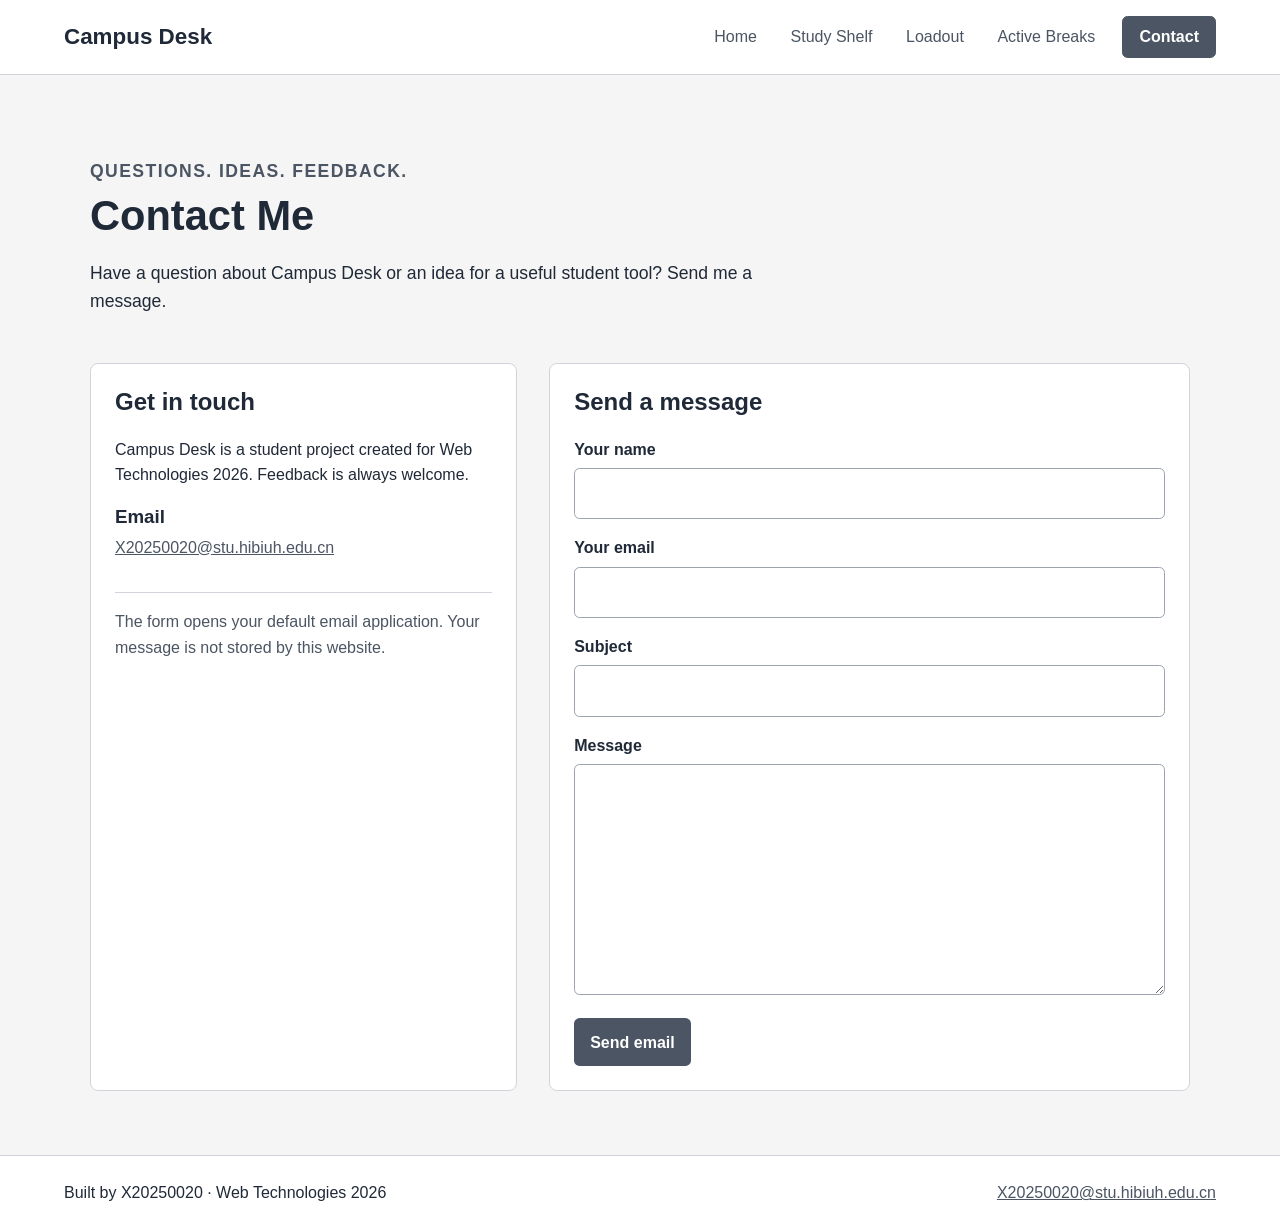
==== contact.html @ 579b3244 "Add Contact page and navigation" ====
<!DOCTYPE html>
<html lang="en">

<head>
    <meta charset="UTF-8">

    <meta name="viewport"
          content="width=device-width, initial-scale=1.0">

    <meta name="description"
          content="Contact the creator of Campus Desk.">

    <title>Contact | Campus Desk</title>

    <link rel="stylesheet" href="styles.css">
</head>

<body>
    <a class="skip-link" href="#main-content">
        Skip to main content
    </a>

    <header class="site-header">
        <a class="site-name" href="index.html">
            Campus Desk
        </a>

        <nav aria-label="Primary navigation">
            <ul>
                <li>
                    <a href="index.html">
                        Home
                    </a>
                </li>

                <li>
                    <a href="study.html">
                        Study Shelf
                    </a>
                </li>

                <li>
                    <a href="loadout.html">
                        Loadout
                    </a>
                </li>

                <li>
                    <a href="move.html">
                        Active Breaks
                    </a>
                </li>

                <li>
                    <a class="contact-nav-link"
                       href="contact.html"
                       aria-current="page">
                        Contact
                    </a>
                </li>
            </ul>
        </nav>
    </header>

    <main id="main-content">
        <section class="page-intro">
            <p class="eyebrow">
                Questions. Ideas. Feedback.
            </p>

            <h1>Contact Me</h1>

            <p>
                Have a question about Campus Desk or an idea for a useful student tool? Send me a message.
            </p>
        </section>

        <div class="contact-layout">
            <section class="contact-details"
                     aria-labelledby="contact-details-heading">

                <h2 id="contact-details-heading">
                    Get in touch
                </h2>

                <p>
                    Campus Desk is a student project created for Web Technologies 2026. Feedback is always welcome.
                </p>

                <h3>Email</h3>

                <address>
                    <a href="mailto:X20250020@stu.hibiuh.edu.cn">
                        X20250020@stu.hibiuh.edu.cn
                    </a>
                </address>

                <p class="contact-note">
                    The form opens your default email application. Your message is not stored by this website.
                </p>
            </section>

            <section class="contact-form-card"
                     aria-labelledby="contact-form-heading">

                <h2 id="contact-form-heading">
                    Send a message
                </h2>

                <form id="contact-form">
                    <div class="form-group">
                        <label for="contact-name">
                            Your name
                        </label>

                        <input id="contact-name"
                               name="name"
                               type="text"
                               autocomplete="name"
                               required>
                    </div>

                    <div class="form-group">
                        <label for="contact-email">
                            Your email
                        </label>

                        <input id="contact-email"
                               name="email"
                               type="email"
                               autocomplete="email"
                               required>
                    </div>

                    <div class="form-group">
                        <label for="contact-subject">
                            Subject
                        </label>

                        <input id="contact-subject"
                               name="subject"
                               type="text"
                               required>
                    </div>

                    <div class="form-group">
                        <label for="contact-message">
                            Message
                        </label>

                        <textarea id="contact-message"
                                  name="message"
                                  rows="8"
                                  required></textarea>
                    </div>

                    <button type="submit">
                        Send email
                    </button>
                </form>
            </section>
        </div>
    </main>

    <footer class="site-footer">
        <p>
            Built by X20250020 · Web Technologies 2026
        </p>

        <address>
            <a href="mailto:X20250020@stu.hibiuh.edu.cn">
                X20250020@stu.hibiuh.edu.cn
            </a>
        </address>
    </footer>

    <script src="contact.js"></script>
</body>

</html>
---- styles.css ----
/* ---------- Basic page settings ---------- */

* {
    box-sizing: border-box;
}

html {
    scroll-behavior: smooth;
}

body {
    min-height: 100vh;
    margin: 0;

    display: flex;
    flex-direction: column;

    font-family: Arial, sans-serif;
    line-height: 1.6;
    color: #1f2937;
    background-color: #f5f5f5;
}

a {
    color: #4b5563;
}

img {
    display: block;
    max-width: 100%;
}


/* ---------- Keyboard accessibility ---------- */

a:focus-visible,
button:focus-visible,
input:focus-visible,
select:focus-visible,
textarea:focus-visible,
summary:focus-visible {
    outline: 3px solid #f59e0b;
    outline-offset: 3px;
}

.skip-link {
    position: absolute;
    top: 0;
    left: -10000px;
}

.skip-link:focus {
    left: 1rem;
    top: 1rem;
    z-index: 100;

    padding: 0.75rem 1rem;

    color: #1f2937;
    background-color: white;
}


/* ---------- Header and navigation ---------- */

.site-header {
    display: flex;
    justify-content: space-between;
    align-items: center;
    gap: 2rem;

    padding: 1rem 5%;

    background-color: white;
    border-bottom: 1px solid #d1d5db;
}

.site-name {
    color: #1f2937;
    font-size: 1.4rem;
    font-weight: bold;
    text-decoration: none;
}

nav ul {
    display: flex;
    flex-wrap: wrap;
    gap: 0.5rem;

    margin: 0;
    padding: 0;

    list-style: none;
}

nav a {
    display: block;

    padding: 0.5rem 0.8rem;

    color: #4b5563;
    border-radius: 0.4rem;
    text-decoration: none;
}

nav a:hover,
nav a[aria-current="page"] {
    color: white;
    background-color: #4b5563;
}

.contact-nav-link {
    margin-left: 0.4rem;
    padding: 0.45rem 1rem;

    color: #374151;
    font-weight: bold;

    background-color: white;
    border: 1px solid #4b5563;
    border-radius: 0.35rem;
}

.contact-nav-link:hover,
.contact-nav-link[aria-current="page"] {
    color: white;
    background-color: #4b5563;
}


/* ---------- Main content ---------- */

main {
    width: 90%;
    max-width: 1100px;
    margin: 0 auto;
    padding: 4rem 0;

    flex: 1;
}

.hero,
.page-intro {
    max-width: 720px;
    margin-bottom: 3rem;
}

.eyebrow {
    margin-bottom: 0.4rem;

    color: #4b5563;
    font-weight: bold;
    letter-spacing: 0.08em;
    text-transform: uppercase;
}

h1,
h2,
h3 {
    line-height: 1.2;
}

h1 {
    margin: 0 0 1rem;
    font-size: 2.6rem;
}

h2 {
    margin-top: 0;
}

.intro,
.page-intro p {
    font-size: 1.1rem;
}


/* ---------- Home page cards ---------- */

.tool-grid {
    display: grid;
    grid-template-columns: repeat(3, 1fr);
    gap: 1rem;
}

.tool-card {
    padding: 1.5rem;

    background-color: white;
    border: 1px solid #d1d5db;
    border-radius: 0.5rem;
}

.tool-card h3 {
    margin-top: 0;
}

.tool-card a {
    text-decoration: none;
}

.tool-card:hover {
    border-color: #4b5563;
}


/* ---------- Study Shelf ---------- */

.study-layout {
    display: grid;
    grid-template-columns: 1fr 1fr;
    gap: 2rem;
}

.shelf {
    padding: 1.5rem;

    background-color: white;
    border: 1px solid #d1d5db;
    border-radius: 0.5rem;
}

.book-list {
    display: grid;
    gap: 1rem;
}

.book-card {
    padding: 1rem;

    background-color: #f7f7f7;
    border-left: 4px solid #4b5563;
}

.book-card h3 {
    margin-top: 0;
}

.notebook-list {
    display: grid;
    gap: 0.75rem;

    margin-bottom: 2rem;
}

details {
    padding: 0.8rem;

    background-color: #f7f7f7;
    border: 1px solid #d1d5db;
    border-radius: 0.4rem;
}

summary {
    font-weight: bold;
    cursor: pointer;
}


/* ---------- Forms ---------- */

.form-group {
    margin-bottom: 1rem;
}

label {
    display: block;
    margin-bottom: 0.35rem;
    font-weight: bold;
}

input[type="text"],
input[type="email"],
select,
textarea {
    width: 100%;
    padding: 0.75rem;

    font: inherit;
    color: #1f2937;
    background-color: white;

    border: 1px solid #9ca3af;
    border-radius: 0.35rem;
}

textarea {
    resize: vertical;
}

fieldset {
    margin: 0 0 1rem;
    padding: 1rem;

    border: 1px solid #9ca3af;
    border-radius: 0.35rem;
}

legend {
    padding: 0 0.4rem;
    font-weight: bold;
}

fieldset label {
    margin: 0.5rem 0;
    font-weight: normal;
}

input[type="checkbox"],
input[type="radio"] {
    margin-right: 0.4rem;
}

.button-row {
    display: flex;
    flex-wrap: wrap;
    gap: 0.75rem;

    margin-top: 1rem;
}

button {
    padding: 0.7rem 1rem;

    font: inherit;
    font-weight: bold;
    color: white;

    background-color: #4b5563;
    border: 0;
    border-radius: 0.35rem;

    cursor: pointer;
}

button:hover {
    background-color: #374151;
}


/* ---------- Loadout page ---------- */

.loadout-layout,
.move-layout {
    display: grid;
    grid-template-columns: 1fr 1fr;
    gap: 2rem;
}

.loadout-controls,
.loadout-preview,
.activity-controls,
.activity-result {
    padding: 1.5rem;

    background-color: white;
    border: 1px solid #d1d5db;
    border-radius: 0.5rem;
}

.backpack {
    min-height: 220px;

    display: grid;
    place-items: center;

    margin: 1rem 0;
    padding: 2rem;

    color: white;
    font-size: 1.4rem;
    font-weight: bold;

    background-color: #4b5563;
    border: 8px solid #374151;
    border-radius: 2rem 2rem 0.8rem 0.8rem;
}

#packing-list {
    padding-left: 1.5rem;
}


/* ---------- Active Breaks page ---------- */

.activity-figure {
    min-height: 220px;

    display: grid;
    place-items: center;

    margin: 1rem 0;
    padding: 2rem;

    color: #4b5563;
    font-size: 1.3rem;
    font-weight: bold;

    background-color: #f3f4f6;
    border: 2px dashed #4b5563;
    border-radius: 0.5rem;
}

.activity-grid {
    display: grid;
    grid-template-columns: repeat(2, 1fr);
    gap: 1rem;
}

.activity-card {
    padding: 1.5rem;

    background-color: white;
    border: 1px solid #d1d5db;
    border-radius: 0.5rem;
}

.activity-card h3 {
    margin-top: 0;
}


/* ---------- Contact page ---------- */

.contact-layout {
    display: grid;
    grid-template-columns: 0.8fr 1.2fr;
    gap: 2rem;
}

.contact-details,
.contact-form-card {
    padding: 1.5rem;

    background-color: white;
    border: 1px solid #d1d5db;
    border-radius: 0.5rem;
}

.contact-details h3 {
    margin-bottom: 0.35rem;
}

.contact-details address {
    font-style: normal;
}

.contact-note {
    margin-top: 2rem;
    padding-top: 1rem;

    color: #4b5563;
    border-top: 1px solid #d1d5db;
}


/* ---------- Footer ---------- */

.site-footer {
    display: flex;
    justify-content: space-between;
    gap: 1rem;

    padding: 1.5rem 5%;

    background-color: white;
    border-top: 1px solid #d1d5db;
}

.site-footer p {
    margin: 0;
}

.site-footer address {
    font-style: normal;
}


/* ---------- Phone layout ---------- */

@media (max-width: 760px) {
    .site-header {
        align-items: flex-start;
        flex-direction: column;
        gap: 1rem;
    }

    main {
        padding: 2.5rem 0;
    }

    h1 {
        font-size: 2rem;
    }

    .tool-grid,
    .study-layout,
    .loadout-layout,
    .move-layout,
    .contact-layout,
    .activity-grid {
        grid-template-columns: 1fr;
    }

    .site-footer {
        flex-direction: column;
    }
}
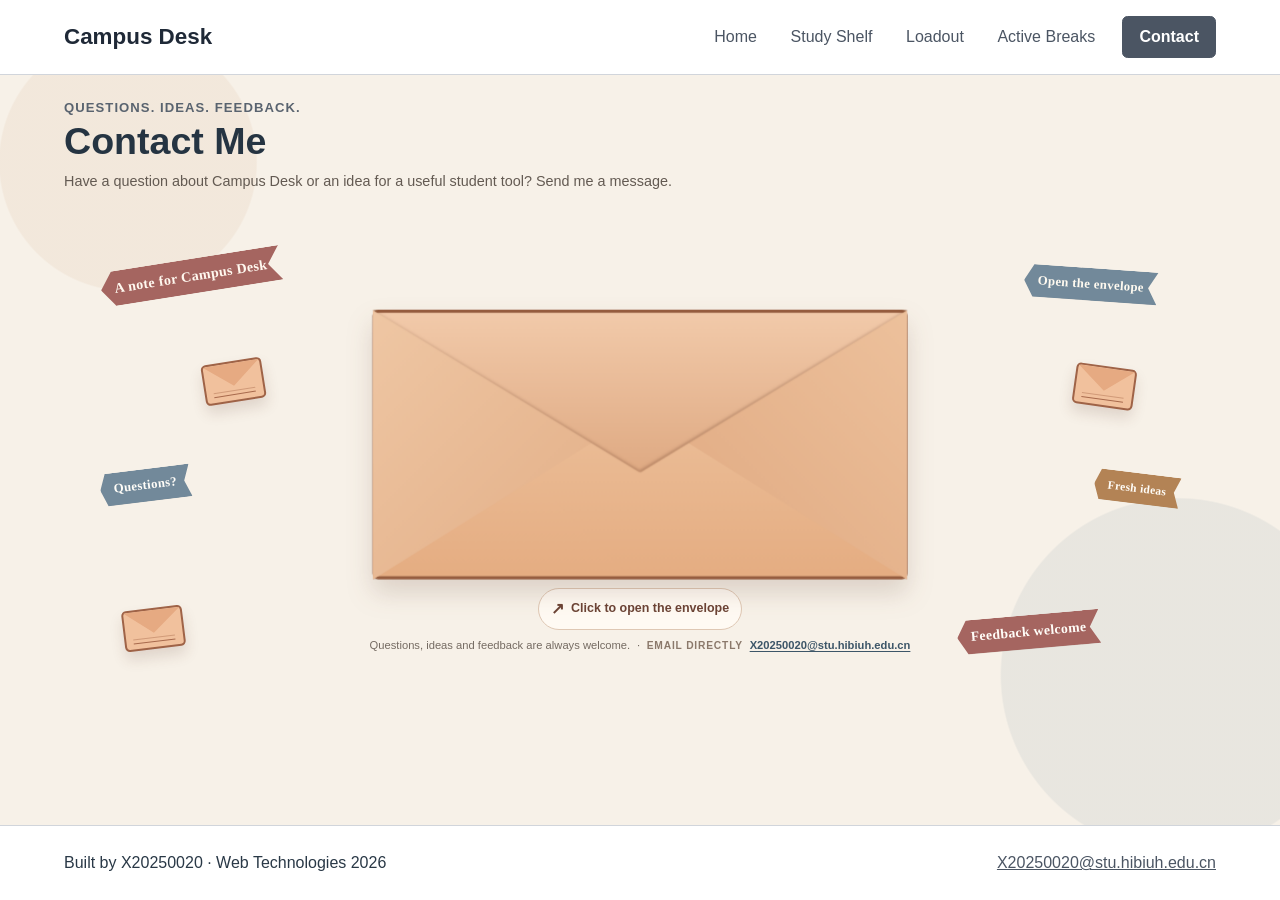
==== commit a565c56d: "Update Campus Desk" ====
--- a/contact.html
+++ b/contact.html
@@ -13,9 +13,10 @@
     <title>Contact | Campus Desk</title>
 
     <link rel="stylesheet" href="styles.css">
+    <link rel="stylesheet" href="contact.css">
 </head>
 
-<body>
+<body class="contact-page">
     <a class="skip-link" href="#main-content">
         Skip to main content
     </a>
@@ -75,37 +76,66 @@
             </p>
         </section>
 
-        <div class="contact-layout">
-            <section class="contact-details"
-                     aria-labelledby="contact-details-heading">
-
-                <h2 id="contact-details-heading">
-                    Get in touch
-                </h2>
-
-                <p>
-                    Campus Desk is a student project created for Web Technologies 2026. Feedback is always welcome.
-                </p>
-
-                <h3>Email</h3>
-
-                <address>
-                    <a href="mailto:X20250020@stu.hibiuh.edu.cn">
-                        X20250020@stu.hibiuh.edu.cn
-                    </a>
-                </address>
-
-                <p class="contact-note">
-                    The form opens your default email application. Your message is not stored by this website.
+        <div class="contact-layout" id="contact-layout">
+            <section class="envelope-panel" aria-labelledby="envelope-heading">
+                <h2 id="envelope-heading" class="visually-hidden">Open the envelope</h2>
+
+                <div class="envelope-ribbons" aria-hidden="true">
+                    <span class="envelope-ribbon envelope-ribbon--note">A note for Campus Desk</span>
+                    <span class="envelope-ribbon envelope-ribbon--open">Open the envelope</span>
+                    <span class="envelope-ribbon envelope-ribbon--questions">Questions?</span>
+                    <span class="envelope-ribbon envelope-ribbon--ideas">Fresh ideas</span>
+                    <span class="envelope-ribbon envelope-ribbon--feedback">Feedback welcome</span>
+                </div>
+
+                <div class="envelope-decor" aria-hidden="true">
+                    <span class="mini-envelope mini-envelope--one"></span>
+                    <span class="mini-envelope mini-envelope--two"></span>
+                    <span class="mini-envelope mini-envelope--three"></span>
+                </div>
+
+                <button class="envelope-button"
+                        id="envelope-toggle"
+                        type="button"
+                        aria-expanded="false"
+                        aria-controls="contact-form-card">
+                    <span class="envelope" aria-hidden="true">
+                        <span class="envelope-back"></span>
+                        <span class="envelope-letter">
+                            <span class="letter-mark">Contact me</span>
+                            <span class="letter-title">Share your ideas.</span>
+                            <span class="letter-line"></span>
+                            <span class="letter-line letter-line-short"></span>
+                        </span>
+                        <span class="envelope-front-left"></span>
+                        <span class="envelope-front-right"></span>
+                        <span class="envelope-front-bottom"></span>
+                        <span class="envelope-flap"></span>
+                    </span>
+                    <span class="envelope-action">
+                        <span class="envelope-action-icon" aria-hidden="true">↗</span>
+                        <span class="envelope-action-text">Click to open the envelope</span>
+                    </span>
+                </button>
+
+                <p class="envelope-hint">
+                    Questions, ideas and feedback are always welcome.
+                    <span class="hint-divider" aria-hidden="true">·</span>
+                    <span class="email-label">Email directly</span>
+                    <a href="mailto:X20250020@stu.hibiuh.edu.cn">X20250020@stu.hibiuh.edu.cn</a>
                 </p>
             </section>
 
             <section class="contact-form-card"
-                     aria-labelledby="contact-form-heading">
+                     id="contact-form-card"
+                     aria-labelledby="contact-form-heading"
+                     hidden>
 
                 <h2 id="contact-form-heading">
                     Send a message
                 </h2>
+
+                <p class="form-intro">Write your note below. When you send it, your email application will open with the message ready.</p>
 
                 <form id="contact-form">
                     <div class="form-group">
@@ -150,7 +180,7 @@
 
                         <textarea id="contact-message"
                                   name="message"
-                                  rows="8"
+                                  rows="4"
                                   required></textarea>
                     </div>
 
@@ -158,6 +188,10 @@
                         Send email
                     </button>
                 </form>
+
+                <p class="contact-note">
+                    Your message is not stored by this website.
+                </p>
             </section>
         </div>
     </main>
--- a/styles.css
+++ b/styles.css
@@ -60,6 +60,17 @@
     background-color: white;
 }
 
+.visually-hidden {
+    position: absolute;
+    width: 1px;
+    height: 1px;
+
+    overflow: hidden;
+    clip: rect(0 0 0 0);
+    clip-path: inset(50%);
+    white-space: nowrap;
+}
+
 
 /* ---------- Header and navigation ---------- */
 
@@ -206,54 +217,572 @@
 
 /* ---------- Study Shelf ---------- */
 
-.study-layout {
+.study-page main {
+    max-width: 1500px;
+}
+
+.study-intro {
+    max-width: none;
+}
+
+.study-summary {
+    margin: 0;
+
+    color: #504941;
+    font-size: 0.95rem !important;
+    white-space: nowrap;
+}
+
+.study-summary span::before {
+    content: " ";
+    color: #94704d;
+    font-weight: bold;
+}
+
+.study-room {
     display: grid;
-    grid-template-columns: 1fr 1fr;
-    gap: 2rem;
-}
-
-.shelf {
+    grid-template-columns: repeat(2, minmax(0, 1fr));
+    align-items: start;
+    gap: 1.5rem;
+}
+
+.library-case {
+    min-width: 0;
+
+    display: flex;
+    flex-direction: column;
+
     padding: 1.5rem;
 
-    background-color: white;
-    border: 1px solid #d1d5db;
-    border-radius: 0.5rem;
-}
-
-.book-list {
-    display: grid;
+    background-color: #fffdf9;
+    border: 1px solid #d9d0c4;
+    border-radius: 0.4rem;
+    box-shadow: 0 12px 30px rgb(74 59 43 / 8%);
+}
+
+.shelf-heading,
+.note-form-heading,
+.saved-notes-heading {
+    display: flex;
+    justify-content: space-between;
+    align-items: end;
     gap: 1rem;
 }
 
-.book-card {
+.shelf-heading {
+    min-height: 92px;
+    margin-bottom: 1.25rem;
+    padding-bottom: 1rem;
+
+    border-bottom: 1px solid #ded7cd;
+}
+
+.shelf-heading h2,
+.note-form-heading h3,
+.saved-notes-heading h3 {
+    margin: 0;
+}
+
+.shelf-heading > p,
+.note-form-heading > p,
+.saved-notes-heading > p {
+    max-width: 220px;
+    margin: 0;
+
+    color: #73695f;
+    font-size: 0.88rem;
+    line-height: 1.45;
+    text-align: right;
+}
+
+.section-kicker {
+    margin: 0 0 0.3rem;
+
+    color: #866747;
+    font-size: 0.72rem;
+    font-weight: bold;
+    letter-spacing: 0.1em;
+    text-transform: uppercase;
+}
+
+.bookcase {
+    overflow: hidden;
+
+    background-color: #8a6849;
+    border: 9px solid #76573c;
+    box-shadow: inset 0 0 0 2px rgb(255 255 255 / 10%);
+}
+
+.shelf-tier {
+    position: relative;
+    min-height: 176px;
+
+    display: flex;
+    align-items: flex-end;
+
+    padding: 2.6rem 1rem 1.35rem;
+
+    background-color: #eee7dc;
+    background-image: linear-gradient(90deg, rgb(255 255 255 / 25%), transparent 45%);
+    border-bottom: 14px solid #8a6849;
+    box-shadow: inset 0 -10px 20px rgb(79 55 32 / 8%);
+}
+
+.shelf-tier:last-child {
+    border-bottom: 0;
+}
+
+.shelf-tier::after {
+    position: absolute;
+    right: 0;
+    bottom: -14px;
+    left: 0;
+    height: 4px;
+
+    content: "";
+    background-color: rgb(255 255 255 / 13%);
+}
+
+.shelf-tier:last-child::after {
+    display: none;
+}
+
+.shelf-label {
+    position: absolute;
+    top: 0.7rem;
+    left: 1rem;
+
+    margin: 0;
+
+    color: #6a5744;
+    font-size: 0.78rem;
+    letter-spacing: 0.08em;
+    text-transform: uppercase;
+}
+
+.books-on-shelf {
+    width: 100%;
+    min-height: 120px;
+
+    display: flex;
+    align-items: flex-end;
+    gap: 0.38rem;
+
+    overflow-x: auto;
+    overflow-y: hidden;
+}
+
+.book-spine {
+    width: 62px;
+    height: 116px;
+
+    display: flex;
+    flex: 0 0 auto;
+    flex-direction: column;
+    justify-content: center;
+    align-items: center;
+
+    padding: 0.55rem 0.3rem;
+
+    color: #fffaf1;
+    font-family: Georgia, serif;
+    font-size: 0.66rem;
+    font-weight: bold;
+    line-height: 1.15;
+    text-align: center;
+    text-decoration: none;
+
+    border: 1px solid rgb(48 37 29 / 22%);
+    border-radius: 3px 3px 1px 1px;
+    box-shadow: inset 4px 0 rgb(255 255 255 / 10%), 2px 3px 5px rgb(55 42 29 / 18%);
+
+    transition: transform 180ms ease, box-shadow 180ms ease;
+}
+
+.book-spine span {
+    display: block;
+    max-width: 100%;
+
+    overflow: hidden;
+    text-wrap: balance;
+}
+
+.book-spine small {
+    display: block;
+    margin-top: 0.45rem;
+
+    font-family: Arial, sans-serif;
+    font-size: 0.5rem;
+    font-weight: normal;
+    line-height: 1.15;
+    opacity: 0.82;
+}
+
+.book-spine:hover,
+.book-spine:focus-visible {
+    color: #fffaf1;
+    box-shadow: inset 4px 0 rgb(255 255 255 / 14%), 5px 8px 9px rgb(55 42 29 / 22%);
+    transform: translateY(-8px) rotate(-1deg);
+}
+
+.book-tall {
+    height: 128px;
+}
+
+.book-medium {
+    height: 110px;
+}
+
+.spine-narrow {
+    width: 48px;
+}
+
+.spine-medium {
+    width: 66px;
+}
+
+.spine-wide {
+    width: 78px;
+}
+
+.book-burgundy {
+    background-color: #7b4c50;
+}
+
+.book-green {
+    background-color: #526b5a;
+}
+
+.book-blue {
+    background-color: #536878;
+}
+
+.book-ochre {
+    background-color: #9a7542;
+}
+
+.book-charcoal {
+    background-color: #5b5a55;
+}
+
+.book-terracotta {
+    background-color: #a35f49;
+}
+
+.resource-books .book-spine {
+    font-size: 0.62rem;
+}
+
+.external-note {
+    margin: 0.9rem 0 0;
+
+    color: #756b60;
+    font-size: 0.82rem;
+}
+
+.notebook-bookcase {
+    margin-bottom: 1.8rem;
+}
+
+.notebook-tier {
+    padding-top: 1.5rem;
+}
+
+.notebook-row {
+    min-height: 132px;
+    padding-top: 0.5rem;
+}
+
+.notebook-book {
+    position: relative;
+    width: 70px;
+    height: 116px;
+
+    display: flex;
+    flex: 0 0 auto;
+    flex-direction: column;
+    justify-content: center;
+    align-items: center;
+
+    padding: 0.7rem 0.45rem;
+
+    color: #fffaf3;
+    font-family: Georgia, serif;
+    font-weight: bold;
+    line-height: 1.15;
+    text-align: center;
+
+    border: 1px solid rgb(48 37 29 / 25%);
+    border-radius: 3px 6px 6px 3px;
+    box-shadow: inset 7px 0 rgb(255 255 255 / 9%), 3px 4px 6px rgb(55 42 29 / 18%);
+
+    transition: transform 180ms ease, box-shadow 180ms ease;
+}
+
+.notebook-book::before {
+    position: absolute;
+    top: 10px;
+    right: 8px;
+    bottom: 10px;
+    width: 2px;
+
+    content: "";
+    background-color: rgb(255 255 255 / 28%);
+}
+
+.notebook-book small {
+    margin-top: 0.3rem;
+    font-family: Arial, sans-serif;
+    font-size: 0.66rem;
+    font-weight: normal;
+}
+
+.notebook-book:hover,
+.notebook-book:focus-visible {
+    box-shadow: inset 7px 0 rgb(255 255 255 / 12%), 5px 8px 10px rgb(55 42 29 / 22%);
+    transform: translateY(-4px);
+}
+
+.notebook-book.is-selected {
+    outline: 3px solid #d6b36d;
+    outline-offset: 3px;
+    box-shadow: inset 7px 0 rgb(255 255 255 / 12%), 5px 8px 10px rgb(55 42 29 / 22%);
+    transform: translateY(-8px);
+}
+
+.notebook-web,
+.saved-note-web {
+    background-color: #526b5a;
+}
+
+.notebook-git,
+.saved-note-git {
+    background-color: #536878;
+}
+
+.notebook-german,
+.saved-note-german {
+    background-color: #9a7542;
+}
+
+.notebook-personal,
+.saved-note-personal {
+    background-color: #7b4c50;
+}
+
+.notebook-custom-0,
+.saved-note-custom-0 {
+    background-color: #6f5f7d;
+}
+
+.notebook-custom-1,
+.saved-note-custom-1 {
+    background-color: #496b6c;
+}
+
+.notebook-custom-2,
+.saved-note-custom-2 {
+    background-color: #9b6848;
+}
+
+.notebook-custom-3,
+.saved-note-custom-3 {
+    background-color: #6f6654;
+}
+
+.add-notebook-book {
+    color: #655c52;
+    background-color: #f7f1e7;
+    border: 2px dashed #9b846b;
+    box-shadow: none;
+}
+
+.add-notebook-book::before {
+    display: none;
+}
+
+.add-notebook-book .plus-symbol {
+    margin-bottom: 0.25rem;
+    font-family: Arial, sans-serif;
+    font-size: 2rem;
+    font-weight: normal;
+    line-height: 1;
+}
+
+.add-notebook-form {
+    margin: -0.55rem 0 1.4rem;
     padding: 1rem;
 
-    background-color: #f7f7f7;
-    border-left: 4px solid #4b5563;
-}
-
-.book-card h3 {
-    margin-top: 0;
-}
-
-.notebook-list {
-    display: grid;
-    gap: 0.75rem;
-
-    margin-bottom: 2rem;
-}
-
-details {
-    padding: 0.8rem;
-
-    background-color: #f7f7f7;
-    border: 1px solid #d1d5db;
-    border-radius: 0.4rem;
-}
-
-summary {
-    font-weight: bold;
-    cursor: pointer;
+    background-color: #f7f1e7;
+    border: 1px solid #d8cfc2;
+}
+
+.add-notebook-controls {
+    display: flex;
+    align-items: center;
+    gap: 0.55rem;
+}
+
+.add-notebook-controls input {
+    flex: 1;
+}
+
+.add-notebook-controls button {
+    flex: 0 0 auto;
+}
+
+.note-desk {
+    padding: 1.25rem;
+
+    background-color: #faf7f1;
+    border: 1px solid #d8cfc2;
+    border-radius: 0.35rem;
+}
+
+.note-editor-fields {
+    margin: 0;
+    padding: 0;
+
+    border: 0;
+}
+
+.note-editor-fields:disabled {
+    opacity: 0.55;
+}
+
+.note-form-heading {
+    margin-bottom: 1rem;
+    padding-bottom: 0.8rem;
+
+    border-bottom: 1px solid #ddd4c8;
+}
+
+.note-meta {
+    display: flex;
+    justify-content: space-between;
+    gap: 1rem;
+
+    margin-top: -0.45rem;
+
+    color: #74695e;
+    font-size: 0.8rem;
+}
+
+#note-status {
+    text-align: right;
+}
+
+.note-actions {
+    display: flex;
+    flex-wrap: wrap;
+    gap: 0.55rem;
+
+    margin-top: 1rem;
+}
+
+.note-actions button {
+    padding: 0.6rem 0.8rem;
+    font-size: 0.88rem;
+}
+
+.secondary-button {
+    color: #4d463f;
+    background-color: #fffdf9;
+    border: 1px solid #8b8176;
+}
+
+.secondary-button:hover {
+    color: white;
+    background-color: #665c52;
+}
+
+.quiet-button {
+    color: #675e55;
+    background-color: transparent;
+    border: 1px solid transparent;
+}
+
+.quiet-button:hover {
+    color: #423c36;
+    background-color: #eee7dc;
+}
+
+.saved-notes-section {
+    margin-top: 1.8rem;
+}
+
+.saved-notes-heading {
+    margin-bottom: 0.9rem;
+}
+
+.saved-notes-shelf {
+    position: relative;
+    min-height: 132px;
+
+    display: flex;
+    align-items: flex-end;
+    gap: 0.35rem;
+
+    padding: 1rem 0.9rem 1.15rem;
+
+    background-color: #eee7dc;
+    border-right: 7px solid #76573c;
+    border-bottom: 13px solid #8a6849;
+    border-left: 7px solid #76573c;
+    box-shadow: inset 0 -10px 18px rgb(79 55 32 / 8%);
+}
+
+.saved-notes-shelf::after {
+    position: absolute;
+    right: 0;
+    bottom: -13px;
+    left: 0;
+    height: 4px;
+
+    content: "";
+    background-color: rgb(255 255 255 / 14%);
+}
+
+.empty-notes-message {
+    align-self: center;
+    margin: auto;
+
+    color: #766b60;
+    font-family: Georgia, serif;
+    font-size: 0.9rem;
+    text-align: center;
+}
+
+.saved-note-book {
+    width: 42px;
+    height: 92px;
+
+    display: flex;
+    justify-content: center;
+    align-items: center;
+
+    padding: 0.4rem 0.25rem;
+
+    color: #fffaf3;
+    font-family: Georgia, serif;
+    font-size: 0.68rem;
+    line-height: 1.1;
+
+    border: 1px solid rgb(48 37 29 / 24%);
+    border-radius: 3px 3px 1px 1px;
+    box-shadow: inset 4px 0 rgb(255 255 255 / 10%), 2px 3px 5px rgb(55 42 29 / 18%);
+}
+
+.saved-note-book span {
+    max-height: 76px;
+    overflow: hidden;
+    writing-mode: vertical-rl;
+    transform: rotate(180deg);
+}
+
+.saved-note-book:hover,
+.saved-note-book:focus-visible {
+    transform: translateY(-6px);
 }
 
 
@@ -338,6 +867,759 @@
 }
 
 
+/* ---------- Interactive notebook experience ---------- */
+
+.study-page main {
+    padding-top: 1.35rem;
+}
+
+.study-intro {
+    margin-bottom: 1.4rem;
+}
+
+.study-intro .eyebrow {
+    margin: 0 0 0.1rem;
+    font-size: 0.82rem;
+}
+
+.study-intro h1 {
+    margin-bottom: 0.35rem;
+    font-size: 2.35rem;
+}
+
+.study-summary {
+    font-size: 0.9rem !important;
+}
+
+.study-room {
+    gap: 1.6rem;
+}
+
+.library-case {
+    padding: 0;
+
+    background: transparent;
+    border: 0;
+    box-shadow: none;
+}
+
+.shelf-heading {
+    min-height: 76px;
+    margin-bottom: 0.7rem;
+    padding: 0 0.15rem 0.65rem;
+}
+
+.bookcase {
+    overflow: visible;
+
+    background: linear-gradient(90deg, #6f4d32, #9a704d 10%, #805a3b 50%, #9a704d 90%, #6f4d32);
+    border: 12px solid #755135;
+    border-top-color: #8e6746;
+    border-bottom-color: #624229;
+    box-shadow:
+        inset 0 0 0 2px rgb(255 255 255 / 12%),
+        inset 0 0 18px rgb(47 28 15 / 35%),
+        0 12px 24px rgb(65 45 29 / 18%);
+    transform: perspective(1000px) rotateX(0.35deg);
+}
+
+.shelf-tier {
+    min-height: 164px;
+    padding-bottom: 1.2rem;
+
+    background:
+        linear-gradient(90deg, rgb(255 255 255 / 28%), transparent 35%, rgb(105 70 42 / 6%)),
+        #eee6d9;
+    border-bottom: 16px solid #815a3a;
+    box-shadow:
+        inset 0 -18px 22px rgb(74 48 27 / 10%),
+        inset 0 7px 10px rgb(255 255 255 / 42%);
+}
+
+.shelf-tier::after {
+    bottom: -16px;
+    height: 7px;
+    background: linear-gradient(#aa7e55, #6c482d);
+}
+
+.books-on-shelf {
+    gap: 0.55rem;
+    overflow: visible;
+}
+
+.book-spine,
+.notebook-book {
+    position: relative;
+    width: 70px;
+    height: 116px;
+
+    display: flex;
+    flex: 0 0 auto;
+    flex-direction: column;
+    justify-content: center;
+    align-items: center;
+
+    padding: 0.6rem 0.38rem;
+
+    color: #fffaf1;
+    font-family: Georgia, serif;
+    font-size: 0.68rem;
+    font-weight: bold;
+    line-height: 1.15;
+    text-align: center;
+    text-decoration: none;
+
+    border: 1px solid rgb(43 30 22 / 38%);
+    border-radius: 2px 6px 6px 2px;
+    box-shadow:
+        inset 7px 0 rgb(255 255 255 / 8%),
+        inset -3px 0 rgb(31 22 18 / 13%),
+        3px 4px 6px rgb(55 42 29 / 24%);
+    transform-origin: bottom center;
+    transform-style: preserve-3d;
+
+    transition: transform 220ms ease, box-shadow 220ms ease, opacity 180ms ease;
+}
+
+.book-spine::before,
+.notebook-book::before {
+    position: absolute;
+    top: 9px;
+    bottom: 9px;
+    left: 8px;
+    width: 2px;
+
+    content: "";
+    background-color: rgb(255 255 255 / 24%);
+    box-shadow: 3px 0 rgb(35 25 18 / 9%);
+}
+
+.book-spine::after,
+.notebook-book::after {
+    position: absolute;
+    top: 6px;
+    right: -5px;
+    bottom: 5px;
+    width: 5px;
+
+    content: "";
+    background: repeating-linear-gradient(to bottom, #f8f0df 0 2px, #d8ccb8 2px 3px);
+    border-radius: 0 3px 3px 0;
+    box-shadow: 1px 1px 2px rgb(54 39 25 / 22%);
+    transform: skewY(14deg);
+}
+
+.book-spine:hover,
+.book-spine:focus-visible,
+.notebook-book:hover,
+.notebook-book:focus-visible {
+    color: #fffaf1;
+    box-shadow:
+        inset 7px 0 rgb(255 255 255 / 10%),
+        inset -3px 0 rgb(31 22 18 / 11%),
+        8px 11px 12px rgb(55 42 29 / 26%);
+    transform: translateY(-9px) rotateY(-7deg) rotateZ(-0.8deg);
+}
+
+.book-spine small,
+.notebook-book small {
+    margin-top: 0.42rem;
+    font-family: Arial, sans-serif;
+    font-size: 0.51rem;
+    font-weight: normal;
+    line-height: 1.15;
+    opacity: 0.84;
+}
+
+.book-spine.is-away,
+.notebook-book.is-away {
+    opacity: 0;
+    pointer-events: none;
+    transform: translateY(-70px) scale(0.72);
+}
+
+.add-notebook-book {
+    color: #63574b;
+    background: linear-gradient(135deg, #fffaf0, #e7dac7);
+    border: 2px dashed #9b846b;
+    box-shadow: 3px 4px 6px rgb(55 42 29 / 14%);
+}
+
+.add-notebook-book::after {
+    background: repeating-linear-gradient(to bottom, #fffaf2 0 2px, #d7c9b5 2px 3px);
+}
+
+.external-note {
+    margin-top: 0.55rem;
+}
+
+.notebook-dialog {
+    width: min(92vw, 520px);
+    padding: 0;
+
+    color: #292c31;
+    background: transparent;
+    border: 0;
+}
+
+.notebook-dialog::backdrop {
+    background: rgb(28 31 35 / 58%);
+    backdrop-filter: blur(5px);
+}
+
+.dialog-card {
+    padding: 1.5rem;
+
+    background: #fffaf0;
+    border: 9px solid #765136;
+    border-radius: 4px 12px 12px 4px;
+    box-shadow: 0 24px 65px rgb(0 0 0 / 35%);
+}
+
+.dialog-heading {
+    display: flex;
+    justify-content: space-between;
+    gap: 1rem;
+
+    margin-bottom: 1.2rem;
+}
+
+.dialog-heading h2 {
+    margin: 0;
+}
+
+.dialog-close {
+    align-self: flex-start;
+    padding: 0.1rem 0.5rem;
+
+    color: #5e554d;
+    font-size: 1.7rem;
+    line-height: 1;
+
+    background: transparent;
+}
+
+.dialog-close:hover {
+    color: #292c31;
+    background: #eee3d2;
+}
+
+.cover-colour-fieldset {
+    display: flex;
+    flex-wrap: wrap;
+    gap: 0.75rem;
+
+    margin-top: 1rem;
+    padding: 0.9rem;
+}
+
+.cover-choice {
+    margin: 0;
+    cursor: pointer;
+}
+
+.cover-choice input {
+    position: absolute;
+    opacity: 0;
+}
+
+.cover-choice span {
+    display: block;
+    padding: 0.55rem 0.75rem;
+
+    color: white;
+    font-size: 0.82rem;
+
+    border: 3px solid transparent;
+    border-radius: 0.25rem;
+}
+
+.cover-choice input:focus-visible + span,
+.cover-choice input:checked + span {
+    border-color: #e6bd69;
+    outline: 2px solid #55483b;
+    outline-offset: 2px;
+}
+
+.cover-plum span {
+    background: #6f5f7d;
+}
+
+.cover-teal span {
+    background: #496b6c;
+}
+
+.cover-clay span {
+    background: #9b6848;
+}
+
+.cover-taupe span {
+    background: #6f6654;
+}
+
+.book-overlay {
+    position: fixed;
+    z-index: 500;
+    inset: 0;
+
+    display: grid;
+    place-items: center;
+
+    padding: 2rem;
+
+    background: rgb(29 31 34 / 68%);
+    backdrop-filter: blur(7px);
+}
+
+.book-overlay[hidden] {
+    display: none;
+}
+
+.notebook-workspace {
+    position: relative;
+    width: min(1120px, 96vw);
+    max-height: 94vh;
+
+    display: flex;
+    flex-direction: column;
+}
+
+.notebook-toolbar {
+    display: flex;
+    justify-content: space-between;
+    align-items: end;
+    gap: 1rem;
+
+    margin-bottom: 0.75rem;
+    padding: 0.75rem 1rem;
+
+    color: #fffaf1;
+    background: rgb(42 43 45 / 88%);
+    border: 1px solid rgb(255 255 255 / 18%);
+    border-radius: 0.35rem;
+}
+
+.notebook-toolbar h2,
+.notebook-toolbar p {
+    margin: 0;
+}
+
+.notebook-toolbar .section-kicker {
+    color: #e0bd79;
+}
+
+.notebook-toolbar-actions {
+    display: flex;
+    flex-wrap: wrap;
+    gap: 0.6rem;
+}
+
+.close-book-button,
+.delete-notebook-button {
+    padding: 0.55rem 0.85rem;
+}
+
+.close-book-button {
+    color: #3e352d;
+    background: #f5ead7;
+}
+
+.close-book-button:hover {
+    color: #2d2722;
+    background: #fff8ea;
+}
+
+.delete-notebook-button {
+    color: #ffe9e5;
+    background: #7d403e;
+}
+
+.open-book {
+    position: relative;
+    min-height: 620px;
+
+    display: grid;
+    grid-template-columns: 1fr 1fr;
+
+    padding: 14px;
+
+    background: linear-gradient(100deg, #68452f, #8e6447 48%, #5e3d2b 51%, #805a40);
+    border-radius: 12px 18px 18px 12px;
+    box-shadow: 0 32px 80px rgb(0 0 0 / 45%);
+    transform-style: preserve-3d;
+    perspective: 1600px;
+}
+
+.open-book::after {
+    position: absolute;
+    z-index: 4;
+    top: 14px;
+    bottom: 14px;
+    left: 50%;
+    width: 24px;
+
+    content: "";
+    background: linear-gradient(90deg, rgb(77 50 33 / 30%), rgb(255 255 255 / 42%), rgb(77 50 33 / 30%));
+    box-shadow: 0 0 16px rgb(54 35 23 / 30%);
+    transform: translateX(-50%);
+    pointer-events: none;
+}
+
+.book-page {
+    position: relative;
+    min-width: 0;
+
+    padding: 2rem 2.25rem;
+
+    color: #32343a;
+    background-color: #fffdf5;
+    background-image:
+        linear-gradient(90deg, transparent 0 8%, rgb(189 98 89 / 14%) 8% 8.2%, transparent 8.2%),
+        repeating-linear-gradient(to bottom, transparent 0 31px, rgb(91 126 153 / 13%) 31px 32px);
+    box-shadow: inset 0 0 28px rgb(109 84 52 / 13%);
+    transform-style: preserve-3d;
+}
+
+.left-page {
+    border-radius: 7px 1px 1px 7px;
+}
+
+.right-page {
+    display: flex;
+    flex-direction: column;
+
+    border-radius: 1px 10px 10px 1px;
+    transform-origin: left center;
+}
+
+.pen-tools {
+    padding: 0.85rem;
+
+    background: rgb(255 250 238 / 82%);
+    border: 1px solid #ded1bc;
+    border-radius: 0.3rem;
+}
+
+.pen-tools p,
+.page-overview-label {
+    margin: 0 0 0.6rem;
+
+    color: #736555;
+    font-size: 0.72rem;
+    font-weight: bold;
+    letter-spacing: 0.08em;
+    text-transform: uppercase;
+}
+
+.colour-swatches {
+    display: flex;
+    flex-wrap: wrap;
+    gap: 0.6rem;
+}
+
+.colour-swatch {
+    width: 34px;
+    height: 34px;
+    padding: 0;
+
+    border: 4px solid #fffdf7;
+    border-radius: 50%;
+    box-shadow: 0 0 0 1px #9e9283;
+}
+
+.colour-swatch:hover,
+.colour-swatch.is-active {
+    box-shadow: 0 0 0 3px #c49542;
+    transform: translateY(-2px);
+}
+
+.ink-charcoal {
+    background: #2f3237;
+}
+
+.ink-blue {
+    background: #315d82;
+}
+
+.ink-green {
+    background: #426451;
+}
+
+.ink-burgundy {
+    background: #7b3f4a;
+}
+
+.ink-violet {
+    background: #6a4f86;
+}
+
+.page-overview {
+    margin-top: 1.5rem;
+}
+
+.page-tabs {
+    display: grid;
+    grid-template-columns: repeat(4, minmax(0, 1fr));
+    gap: 0.5rem;
+}
+
+.page-tab {
+    min-height: 70px;
+    padding: 0.5rem;
+
+    color: #60574e;
+    font-family: Georgia, serif;
+    font-size: 0.7rem;
+
+    background: #fffdf6;
+    border: 1px solid #cfc2ae;
+    border-radius: 0.2rem;
+    box-shadow: 1px 2px 3px rgb(72 53 35 / 12%);
+}
+
+.page-tab:hover,
+.page-tab.is-current {
+    color: #3d352e;
+    background: #f0dfbd;
+    border-color: #a67b3e;
+}
+
+.left-page-actions {
+    position: absolute;
+    right: 2.25rem;
+    bottom: 2rem;
+    left: 2.25rem;
+
+    display: flex;
+    flex-wrap: wrap;
+    gap: 0.55rem;
+}
+
+.paper-button,
+.next-page-button {
+    padding: 0.55rem 0.75rem;
+
+    color: #4f463e;
+    font-size: 0.82rem;
+
+    background: #fffaf0;
+    border: 1px solid #a99b88;
+}
+
+.paper-button:hover {
+    color: white;
+    background: #675b4f;
+}
+
+.paper-heading {
+    display: flex;
+    justify-content: space-between;
+    gap: 1rem;
+
+    color: #807363;
+    font-size: 0.78rem;
+}
+
+.paper-title,
+.paper-body {
+    color: var(--page-ink, #2f3237);
+    background: transparent;
+    border: 0;
+    border-radius: 0;
+    outline: 0;
+}
+
+.paper-title {
+    margin: 1rem 0 0.45rem;
+    padding: 0.35rem 0;
+
+    font-family: Georgia, serif;
+    font-size: 1.6rem;
+    font-weight: bold;
+
+    border-bottom: 1px solid rgb(104 88 69 / 20%);
+}
+
+.paper-body {
+    min-height: 410px;
+    flex: 1;
+
+    padding: 0.35rem 0;
+
+    font-family: Georgia, serif;
+    font-size: 1rem;
+    line-height: 2;
+    resize: none;
+}
+
+.paper-title:focus,
+.paper-body:focus {
+    outline: 2px solid rgb(166 123 62 / 28%);
+    outline-offset: 3px;
+}
+
+.paper-footer {
+    display: flex;
+    justify-content: space-between;
+    align-items: center;
+    gap: 1rem;
+
+    margin-top: 0.7rem;
+
+    color: #776b5e;
+    font-size: 0.78rem;
+}
+
+.paper-footer-actions {
+    display: flex;
+    gap: 0.6rem;
+}
+
+.next-page-button {
+    color: #fffaf0;
+    background: #5e4d3d;
+    border-color: #5e4d3d;
+}
+
+.next-page-button:hover {
+    color: white;
+    background: #40342a;
+}
+
+.delete-confirmation {
+    position: absolute;
+    z-index: 10;
+    inset: 0;
+
+    display: grid;
+    place-items: center;
+
+    background: rgb(34 35 37 / 62%);
+    backdrop-filter: blur(4px);
+}
+
+.delete-confirmation[hidden] {
+    display: none;
+}
+
+.confirmation-card {
+    width: min(430px, 90%);
+    padding: 1.4rem;
+
+    background: #fffaf0;
+    border: 1px solid #b9a891;
+    border-radius: 0.35rem;
+    box-shadow: 0 20px 55px rgb(0 0 0 / 35%);
+}
+
+.confirmation-card h3 {
+    margin-top: 0;
+}
+
+.confirmation-actions {
+    display: flex;
+    justify-content: flex-end;
+    gap: 0.65rem;
+}
+
+.danger-button {
+    background: #8a3f3c;
+}
+
+.danger-button:hover {
+    background: #682f2d;
+}
+
+.book-overlay.is-opening .open-book {
+    animation: book-from-shelf 680ms cubic-bezier(0.22, 0.8, 0.28, 1) both;
+}
+
+.book-overlay.is-closing .open-book {
+    animation: book-to-shelf 520ms cubic-bezier(0.7, 0, 0.78, 0.2) both;
+}
+
+.right-page.is-turning-forward {
+    animation: page-turn-forward 520ms ease-in-out;
+}
+
+.right-page.is-turning-backward {
+    animation: page-turn-backward 520ms ease-in-out;
+}
+
+@keyframes book-from-shelf {
+    from {
+        opacity: 0.2;
+        transform: translate(var(--book-start-x, 0), var(--book-start-y, 0)) scale(0.12) rotateY(-18deg);
+    }
+
+    70% {
+        opacity: 1;
+        transform: translate(0, 0) scale(1.025) rotateY(2deg);
+    }
+
+    to {
+        opacity: 1;
+        transform: translate(0, 0) scale(1) rotateY(0);
+    }
+}
+
+@keyframes book-to-shelf {
+    from {
+        opacity: 1;
+        transform: translate(0, 0) scale(1) rotateY(0);
+    }
+
+    to {
+        opacity: 0;
+        transform: translate(var(--book-start-x, 0), var(--book-start-y, 0)) scale(0.12) rotateY(-18deg);
+    }
+}
+
+@keyframes page-turn-forward {
+    0% {
+        opacity: 1;
+        transform: rotateY(0);
+    }
+
+    50% {
+        opacity: 0.45;
+        transform: rotateY(-82deg);
+    }
+
+    51% {
+        opacity: 0.45;
+        transform: rotateY(78deg);
+    }
+
+    100% {
+        opacity: 1;
+        transform: rotateY(0);
+    }
+}
+
+@keyframes page-turn-backward {
+    0% {
+        opacity: 1;
+        transform: rotateY(0);
+    }
+
+    50% {
+        opacity: 0.45;
+        transform: rotateY(82deg);
+    }
+
+    51% {
+        opacity: 0.45;
+        transform: rotateY(-78deg);
+    }
+
+    100% {
+        opacity: 1;
+        transform: rotateY(0);
+    }
+}
+
+
 /* ---------- Loadout page ---------- */
 
 .loadout-layout,
@@ -476,6 +1758,26 @@
 }
 
 
+/* ---------- Tablet layout ---------- */
+
+@media (max-width: 960px) {
+    .study-summary {
+        white-space: normal;
+    }
+
+    .study-room {
+        grid-template-columns: 1fr;
+    }
+
+    .reading-case,
+    .notes-case {
+        max-width: 680px;
+        width: 100%;
+        margin: 0 auto;
+    }
+}
+
+
 /* ---------- Phone layout ---------- */
 
 @media (max-width: 760px) {
@@ -495,6 +1797,7 @@
 
     .tool-grid,
     .study-layout,
+    .study-room,
     .loadout-layout,
     .move-layout,
     .contact-layout,
@@ -505,4 +1808,3200 @@
     .site-footer {
         flex-direction: column;
     }
-}
+
+    .library-case {
+        padding: 1rem;
+    }
+
+    .shelf-heading,
+    .note-form-heading,
+    .saved-notes-heading {
+        align-items: flex-start;
+        flex-direction: column;
+        gap: 0.5rem;
+    }
+
+    .shelf-heading > p,
+    .note-form-heading > p,
+    .saved-notes-heading > p {
+        max-width: none;
+        text-align: left;
+    }
+
+    .notebook-book {
+        min-width: 70px;
+    }
+
+    .note-actions button {
+        flex: 1 1 42%;
+    }
+
+    .add-notebook-controls {
+        align-items: stretch;
+        flex-direction: column;
+    }
+}
+
+@media (max-width: 420px) {
+    .bookcase {
+        border-width: 7px;
+    }
+
+    .shelf-tier {
+        padding-right: 0.65rem;
+        padding-left: 0.65rem;
+    }
+
+}
+
+@media (prefers-reduced-motion: reduce) {
+    html {
+        scroll-behavior: auto;
+    }
+
+    .book-spine,
+    .notebook-book,
+    .saved-note-book {
+        transition: none;
+    }
+
+    .book-spine:hover,
+    .book-spine:focus-visible,
+    .notebook-book:hover,
+    .notebook-book:focus-visible,
+    .notebook-book.is-selected,
+    .saved-note-book:hover,
+    .saved-note-book:focus-visible {
+        transform: none;
+    }
+
+    .book-overlay.is-opening .open-book,
+    .book-overlay.is-closing .open-book,
+    .right-page.is-turning-forward,
+    .right-page.is-turning-backward {
+        animation: none;
+    }
+}
+
+
+@media (max-width: 900px) {
+    .book-overlay {
+        align-items: start;
+        overflow-y: auto;
+        padding: 1rem;
+    }
+
+    .notebook-workspace {
+        width: min(720px, 96vw);
+        max-height: none;
+    }
+
+    .open-book {
+        min-height: auto;
+        grid-template-columns: 1fr;
+    }
+
+    .open-book::after {
+        display: none;
+    }
+
+    .left-page,
+    .right-page {
+        min-height: 520px;
+        border-radius: 5px;
+    }
+
+    .left-page {
+        min-height: 360px;
+    }
+
+    .left-page-actions {
+        position: static;
+        margin-top: 1.4rem;
+    }
+
+    .page-tabs {
+        grid-template-columns: repeat(5, minmax(70px, 1fr));
+        overflow-x: auto;
+    }
+}
+
+@media (max-width: 560px) {
+    .study-page main {
+        padding-top: 0.8rem;
+    }
+
+    .notebook-toolbar {
+        align-items: flex-start;
+        flex-direction: column;
+    }
+
+    .notebook-toolbar-actions,
+    .notebook-toolbar-actions button {
+        width: 100%;
+    }
+
+    .book-overlay {
+        padding: 0.45rem;
+    }
+
+    .open-book {
+        padding: 8px;
+    }
+
+    .book-page {
+        padding: 1.35rem 1.2rem;
+    }
+
+    .paper-body {
+        min-height: 340px;
+    }
+
+    .paper-footer {
+        align-items: flex-start;
+        flex-direction: column;
+    }
+
+    .paper-footer-actions,
+    .paper-footer-actions button {
+        width: 100%;
+    }
+
+    .confirmation-actions {
+        flex-direction: column;
+    }
+}
+
+
+/* ---------- Study Shelf refinement: real spreads and cleaner books ---------- */
+
+.book-spine::before,
+.book-spine::after,
+.notebook-book::before,
+.notebook-book::after {
+    display: none;
+}
+
+.book-spine,
+.notebook-book {
+    border-right: 4px solid rgb(244 234 214 / 82%);
+    box-shadow:
+        inset 5px 0 rgb(255 255 255 / 8%),
+        inset -2px 0 rgb(41 28 19 / 10%),
+        4px 5px 8px rgb(55 42 29 / 22%);
+}
+
+.book-spine span,
+.notebook-book span {
+    max-width: 100%;
+    overflow: hidden;
+    text-wrap: balance;
+}
+
+.common-books {
+    gap: 0.35rem;
+    justify-content: space-between;
+}
+
+.notebook-row {
+    overflow-x: auto;
+    overflow-y: hidden;
+    padding-top: 0.8rem;
+    scrollbar-width: thin;
+}
+
+.common-books .book-spine {
+    width: 57px;
+    height: 116px;
+    padding-inline: 0.22rem;
+    font-size: 0.58rem;
+}
+
+.common-books .book-spine small {
+    font-size: 0.43rem;
+}
+
+.resource-books .book-spine {
+    width: 66px;
+}
+
+.book-stack-tier {
+    align-items: center;
+    justify-content: space-between;
+    gap: 1rem;
+}
+
+.book-stack-scene {
+    position: relative;
+    width: min(310px, 62%);
+    min-height: 142px;
+
+    display: grid;
+    place-items: center;
+}
+
+.book-stack-art {
+    width: 100%;
+    height: auto;
+    display: block;
+    overflow: visible;
+    transform: perspective(800px) rotateY(-4deg) rotateX(1deg);
+    transform-origin: center bottom;
+}
+
+.stack-caption {
+    max-width: 210px;
+    margin: 0;
+
+    color: #776b5e;
+    font-family: Georgia, serif;
+    font-size: 0.86rem;
+    line-height: 1.5;
+    text-align: right;
+}
+
+.notebook-workspace {
+    overflow: visible;
+}
+
+.floating-pen-box {
+    position: absolute;
+    z-index: 20;
+    top: 106px;
+    left: -118px;
+    width: 102px;
+
+    padding: 0.85rem 0.7rem;
+
+    color: #4c443c;
+    background: #fff9ed;
+    border: 1px solid #b7a58e;
+    border-radius: 0.35rem;
+    box-shadow: 0 12px 32px rgb(0 0 0 / 24%);
+}
+
+.floating-pen-box > p {
+    margin: 0 0 0.15rem;
+
+    font-size: 0.72rem;
+    font-weight: bold;
+    letter-spacing: 0.08em;
+    text-transform: uppercase;
+}
+
+#active-page-label,
+#book-status {
+    display: block;
+
+    color: #796d60;
+    font-size: 0.65rem;
+    line-height: 1.35;
+}
+
+.floating-pen-box .colour-swatches {
+    display: grid;
+    grid-template-columns: repeat(2, 32px);
+    gap: 0.65rem;
+
+    margin: 0.85rem 0;
+}
+
+.floating-pen-box .colour-swatch {
+    width: 30px;
+    height: 30px;
+}
+
+.ink-orange {
+    background: #a65d32;
+}
+
+.floating-tool-actions {
+    display: grid;
+    gap: 0.45rem;
+
+    margin-bottom: 0.7rem;
+}
+
+.floating-tool-actions button {
+    width: 100%;
+    padding: 0.45rem 0.3rem;
+    font-size: 0.66rem;
+}
+
+.left-page,
+.right-page {
+    min-height: 590px;
+
+    display: flex;
+    flex-direction: column;
+}
+
+.page-editor {
+    cursor: text;
+    transition: box-shadow 180ms ease;
+}
+
+.page-editor.is-active-page {
+    box-shadow:
+        inset 0 0 28px rgb(109 84 52 / 13%),
+        inset 0 0 0 3px rgb(196 149 66 / 20%);
+}
+
+.page-editor .paper-body {
+    min-height: 395px;
+}
+
+.page-corner-actions {
+    display: flex;
+    margin-top: auto;
+    padding-top: 0.75rem;
+}
+
+.right-corner-actions {
+    justify-content: flex-end;
+}
+
+.turning-sheet {
+    position: absolute;
+    z-index: 12;
+    top: 14px;
+    right: 14px;
+    bottom: 14px;
+    left: 50%;
+
+    transform-origin: left center;
+    transform-style: preserve-3d;
+    pointer-events: none;
+}
+
+.turning-sheet[hidden] {
+    display: none;
+}
+
+.turning-face {
+    position: absolute;
+    inset: 0;
+
+    padding: 2.2rem 2rem;
+
+    color: #49443e;
+    background-color: #fffdf5;
+    background-image:
+        linear-gradient(90deg, transparent 0 8%, rgb(189 98 89 / 12%) 8% 8.2%, transparent 8.2%),
+        repeating-linear-gradient(to bottom, transparent 0 31px, rgb(91 126 153 / 12%) 31px 32px);
+    border-radius: 1px 9px 9px 1px;
+    box-shadow:
+        inset 0 0 34px rgb(109 84 52 / 15%),
+        -8px 4px 16px rgb(47 31 19 / 20%);
+    backface-visibility: hidden;
+}
+
+.turning-face::after {
+    position: absolute;
+    top: 0;
+    right: 0;
+    bottom: 0;
+    width: 36%;
+
+    content: "";
+    background: linear-gradient(90deg, transparent, rgb(78 56 36 / 14%));
+    pointer-events: none;
+}
+
+.turning-back {
+    border-radius: 9px 1px 1px 9px;
+    transform: rotateY(180deg);
+}
+
+.turning-face > span {
+    color: #847768;
+    font-size: 0.75rem;
+}
+
+.turning-face > strong {
+    display: block;
+    margin: 1rem 0 0.8rem;
+
+    font-family: Georgia, serif;
+    font-size: 1.5rem;
+}
+
+.turning-face > p {
+    font-family: Georgia, serif;
+    line-height: 2;
+}
+
+.turning-sheet.flip-forward {
+    animation: paper-flip-forward 850ms cubic-bezier(0.44, 0.05, 0.25, 1) both;
+}
+
+.turning-sheet.flip-backward {
+    right: 50%;
+    left: 14px;
+
+    transform-origin: right center;
+    animation: paper-flip-backward 850ms cubic-bezier(0.44, 0.05, 0.25, 1) both;
+}
+
+@keyframes paper-flip-forward {
+    0% {
+        box-shadow: -2px 0 4px rgb(44 29 18 / 8%);
+        transform: rotateY(0deg) skewY(0deg);
+    }
+
+    35% {
+        box-shadow: -22px 8px 30px rgb(44 29 18 / 28%);
+        transform: rotateY(-68deg) skewY(-1.5deg) scaleX(0.96);
+    }
+
+    65% {
+        box-shadow: 18px 8px 26px rgb(44 29 18 / 22%);
+        transform: rotateY(-122deg) skewY(1.2deg) scaleX(0.97);
+    }
+
+    100% {
+        box-shadow: 2px 0 4px rgb(44 29 18 / 6%);
+        transform: rotateY(-180deg) skewY(0deg);
+    }
+}
+
+@keyframes paper-flip-backward {
+    0% {
+        box-shadow: 2px 0 4px rgb(44 29 18 / 8%);
+        transform: rotateY(0deg) skewY(0deg);
+    }
+
+    35% {
+        box-shadow: 22px 8px 30px rgb(44 29 18 / 28%);
+        transform: rotateY(68deg) skewY(1.5deg) scaleX(0.96);
+    }
+
+    65% {
+        box-shadow: -18px 8px 26px rgb(44 29 18 / 22%);
+        transform: rotateY(122deg) skewY(-1.2deg) scaleX(0.97);
+    }
+
+    100% {
+        box-shadow: -2px 0 4px rgb(44 29 18 / 6%);
+        transform: rotateY(180deg) skewY(0deg);
+    }
+}
+
+@media (max-width: 1300px) {
+    .floating-pen-box {
+        position: static;
+        width: 100%;
+
+        display: flex;
+        align-items: center;
+        gap: 0.8rem;
+
+        margin-bottom: 0.7rem;
+    }
+
+    .floating-pen-box .colour-swatches {
+        display: flex;
+        flex-wrap: wrap;
+        margin: 0;
+    }
+
+    .floating-tool-actions {
+        display: flex;
+        margin: 0 0 0 auto;
+    }
+
+    .floating-tool-actions button {
+        width: auto;
+    }
+}
+
+@media (max-width: 900px) {
+    .books-on-shelf {
+        overflow-x: auto;
+        overflow-y: hidden;
+        padding-top: 0.8rem;
+    }
+
+    .book-stack-tier {
+        align-items: center;
+    }
+
+    .open-book {
+        grid-template-columns: 1fr;
+    }
+
+    .turning-sheet {
+        display: none !important;
+    }
+
+    .left-page,
+    .right-page {
+        min-height: 520px;
+    }
+
+    .floating-pen-box {
+        align-items: flex-start;
+        flex-direction: column;
+    }
+
+    .floating-tool-actions {
+        margin-left: 0;
+    }
+}
+
+@media (max-width: 560px) {
+    .common-books .book-spine,
+    .resource-books .book-spine {
+        min-width: 54px;
+    }
+
+    .book-stack-tier {
+        align-items: flex-start;
+        flex-direction: column;
+    }
+
+    .book-stack-scene {
+        width: min(240px, 100%);
+        align-self: center;
+    }
+
+    .stack-caption {
+        max-width: none;
+        text-align: left;
+    }
+
+    .floating-pen-box .colour-swatches {
+        display: grid;
+        grid-template-columns: repeat(6, 28px);
+        gap: 0.45rem;
+        width: 100%;
+        overflow-x: auto;
+    }
+
+    .floating-pen-box .colour-swatch {
+        width: 26px;
+        height: 26px;
+    }
+
+    .floating-tool-actions,
+    .floating-tool-actions button {
+        width: 100%;
+    }
+}
+
+@media (prefers-reduced-motion: reduce) {
+    .turning-sheet.flip-forward,
+    .turning-sheet.flip-backward {
+        animation: none;
+    }
+}
+
+/* ---------- Study Shelf responsive bookcase and shelf details ---------- */
+
+.study-page {
+    overflow-x: clip;
+}
+
+.study-page main {
+    width: min(90%, 1500px);
+}
+
+.study-summary {
+    max-width: 100%;
+    white-space: normal;
+}
+
+.study-room {
+    grid-template-columns: repeat(2, minmax(0, 1fr));
+    align-items: stretch;
+}
+
+.library-case {
+    min-width: 0;
+    display: grid;
+    grid-template-rows: auto 1fr;
+}
+
+.bookcase,
+.notebook-bookcase {
+    position: relative;
+    isolation: isolate;
+    width: 100%;
+    height: 590px;
+    min-height: 590px;
+    margin: 0;
+    overflow: hidden;
+    display: grid;
+    grid-template-rows: repeat(3, minmax(0, 1fr));
+    box-sizing: border-box;
+    border-top-color: #a77a56;
+    border-left-color: #8f6242;
+    border-right-color: #684329;
+    border-bottom-color: #5b3923;
+    box-shadow:
+        inset 0 0 0 2px rgb(255 246 227 / 13%),
+        inset 14px 0 17px rgb(55 33 18 / 20%),
+        inset -15px 0 19px rgb(45 26 14 / 25%),
+        inset 0 10px 12px rgb(255 237 207 / 9%),
+        inset 0 -12px 15px rgb(47 27 15 / 17%),
+        0 16px 28px rgb(54 35 22 / 22%);
+}
+
+.bookcase::before,
+.notebook-bookcase::before {
+    position: absolute;
+    z-index: 10;
+    inset: 0;
+    content: "";
+    border: 2px solid rgb(255 236 207 / 13%);
+    box-shadow:
+        inset 13px 0 13px rgb(58 35 19 / 16%),
+        inset -15px 0 16px rgb(42 24 13 / 22%),
+        inset 0 11px 12px rgb(255 244 222 / 10%);
+    pointer-events: none;
+}
+
+.bookcase::after,
+.notebook-bookcase::after {
+    position: absolute;
+    z-index: 11;
+    right: 0;
+    bottom: 0;
+    left: 0;
+    height: 6px;
+    content: "";
+    background: linear-gradient(180deg, #a47952 0%, #7b5132 44%, #4a2d1b 100%);
+    box-shadow: 0 -1px rgb(255 239 211 / 11%), 0 3px 5px rgb(44 27 16 / 22%);
+    pointer-events: none;
+}
+
+.shelf-tier {
+    min-width: 0;
+    min-height: 0;
+    background:
+        linear-gradient(90deg, rgb(70 42 23 / 15%), transparent 10% 88%, rgb(61 36 20 / 18%)),
+        linear-gradient(180deg, rgb(255 250 238 / 26%), transparent 35%, rgb(91 56 31 / 9%)),
+        #eee6d9;
+    box-shadow:
+        inset 17px 0 20px rgb(67 41 23 / 12%),
+        inset -19px 0 22px rgb(53 31 17 / 16%),
+        inset 0 12px 14px rgb(255 255 255 / 33%),
+        inset 0 -20px 24px rgb(70 44 25 / 12%);
+}
+
+.shelf-tier::after {
+    height: 9px;
+    background: linear-gradient(180deg, #b5875e 0%, #8a5d3b 43%, #5b3923 100%);
+    box-shadow: 0 4px 7px rgb(52 32 19 / 28%);
+}
+
+.books-on-shelf {
+    min-width: 0;
+    overflow: hidden;
+}
+
+.resource-books,
+.common-books {
+    min-height: 142px;
+    display: grid;
+    align-items: end;
+    justify-content: stretch;
+    padding-top: 0.9rem;
+    overflow: visible;
+}
+
+.resource-books {
+    grid-template-columns: repeat(6, minmax(44px, 1fr));
+    gap: clamp(0.18rem, 0.45vw, 0.5rem);
+}
+
+.shelf-search-hint {
+    position: absolute;
+    top: 0.58rem;
+    right: 1rem;
+    max-width: 58%;
+    margin: 0;
+    color: #796b5d;
+    font-size: 0.62rem;
+    line-height: 1.3;
+    text-align: right;
+}
+
+.common-books {
+    grid-template-columns: repeat(8, minmax(39px, 1fr));
+    gap: clamp(0.12rem, 0.32vw, 0.35rem);
+}
+
+.resource-books .book-spine,
+.common-books .book-spine {
+    width: min(100%, 66px);
+    min-width: 0;
+    justify-self: center;
+}
+
+.common-books .book-spine {
+    width: min(100%, 57px);
+}
+
+.notebook-row {
+    min-width: 0;
+    overflow-x: auto;
+    overflow-y: hidden;
+    overscroll-behavior-inline: contain;
+}
+
+.decorative-book {
+    position: relative;
+    width: 58px;
+    height: 108px;
+    flex: 0 0 58px;
+    display: block;
+    border: 1px solid rgb(43 30 22 / 34%);
+    border-right: 5px solid rgb(244 234 214 / 82%);
+    border-radius: 2px 6px 6px 2px;
+    box-shadow:
+        inset 5px 0 rgb(255 255 255 / 9%),
+        inset -2px 0 rgb(41 28 19 / 10%),
+        4px 5px 8px rgb(55 42 29 / 22%);
+    transform-origin: bottom center;
+}
+
+.decorative-book::before,
+.decorative-book::after {
+    position: absolute;
+    right: 8px;
+    left: 8px;
+    height: 2px;
+    content: "";
+    background: rgb(244 226 184 / 42%);
+}
+
+.decorative-book::before {
+    top: 17px;
+}
+
+.decorative-book::after {
+    bottom: 17px;
+}
+
+.decorative-book:nth-child(even) {
+    height: 116px;
+    transform: rotate(1.5deg);
+}
+
+.decorative-book-1 {
+    background: #6f5c7f;
+}
+
+.decorative-book-2 {
+    background: #50756f;
+}
+
+.decorative-book-3 {
+    background: #9a7542;
+}
+
+.decorative-book-4 {
+    background: #536878;
+}
+
+.decorative-book-5 {
+    background: #766e5d;
+}
+
+.shelf-sign {
+    position: absolute;
+    z-index: 2;
+    right: 1.35rem;
+    bottom: 1.35rem;
+    width: min(220px, 48%);
+    padding: 0.78rem 0.85rem 0.9rem;
+    color: #fff8e8;
+    background:
+        linear-gradient(100deg, rgb(255 255 255 / 17%), transparent 27% 72%, rgb(46 27 15 / 16%)),
+        repeating-linear-gradient(0deg, #93643c 0 7px, #875936 7px 9px, #95653d 9px 16px);
+    border: 3px solid #603b21;
+    border-right-width: 6px;
+    border-bottom-width: 6px;
+    border-radius: 5px 8px 7px 5px;
+    box-shadow:
+        inset 0 0 0 2px rgb(255 244 218 / 13%),
+        inset 8px 0 12px rgb(255 224 175 / 7%),
+        inset -8px -7px 12px rgb(51 28 15 / 13%),
+        8px 12px 16px rgb(62 39 22 / 29%);
+    font-family: Georgia, serif;
+    line-height: 1.3;
+    text-align: center;
+    transform: rotate(5deg) perspective(500px) rotateY(4deg);
+    transform-style: preserve-3d;
+}
+
+.shelf-sign::before {
+    position: absolute;
+    inset: 0;
+    content: "";
+    background:
+        radial-gradient(circle at 12px 12px, #d7aa70 0 2px, #4f301b 2.5px 4px, transparent 4.5px),
+        radial-gradient(circle at calc(100% - 12px) 12px, #d7aa70 0 2px, #4f301b 2.5px 4px, transparent 4.5px);
+    pointer-events: none;
+}
+
+.shelf-sign::after {
+    position: absolute;
+    right: auto;
+    bottom: -38px;
+    left: 50%;
+    width: 18px;
+    height: 40px;
+    content: "";
+    background: linear-gradient(90deg, #4f301b 0%, #835333 19%, #bc8353 46%, #90603b 70%, #4b2d1a 100%);
+    border: 1px solid #4f301c;
+    border-radius: 2px 2px 8px 8px;
+    box-shadow:
+        inset 3px 0 3px rgb(255 228 186 / 14%),
+        inset -3px 0 3px rgb(45 25 14 / 22%),
+        4px 7px 8px rgb(51 31 18 / 28%);
+    transform: translateX(-50%) translateZ(-1px);
+}
+
+.shelf-sign strong,
+.shelf-sign span {
+    display: block;
+}
+
+.shelf-sign strong {
+    margin-bottom: 0.25rem;
+    color: #fff4d2;
+    font-size: 0.92rem;
+    letter-spacing: 0.04em;
+}
+
+.shelf-sign span {
+    font-size: 0.72rem;
+}
+
+.turning-sheet {
+    will-change: auto;
+}
+
+.turning-face {
+    overflow: hidden;
+}
+
+.turning-face::before {
+    position: absolute;
+    inset: 0;
+    content: "";
+    background:
+        linear-gradient(90deg, rgb(255 255 255 / 16%), transparent 20% 70%, rgb(72 49 29 / 16%)),
+        radial-gradient(ellipse at center, transparent 42%, rgb(111 82 50 / 7%));
+    pointer-events: none;
+}
+
+.turning-face::after {
+    top: auto;
+    right: -1px;
+    bottom: -1px;
+    width: 54%;
+    height: 54%;
+    background: radial-gradient(circle at 100% 100%, rgb(66 43 25 / 28%), rgb(118 88 55 / 10%) 34%, transparent 68%);
+    border-radius: 100% 0 9px;
+}
+
+.turning-back::after {
+    right: auto;
+    left: -1px;
+    background: radial-gradient(circle at 0 100%, rgb(66 43 25 / 28%), rgb(118 88 55 / 10%) 34%, transparent 68%);
+    border-radius: 0 100% 0 9px;
+}
+
+.turning-sheet.flip-forward,
+.turning-sheet.flip-backward {
+    will-change: transform;
+    backface-visibility: hidden;
+}
+
+.turning-sheet.flip-forward {
+    transform-origin: left center;
+    animation: paper-flip-forward 850ms cubic-bezier(0.44, 0.05, 0.25, 1) both;
+}
+
+.turning-sheet.flip-backward {
+    transform-origin: right center;
+    animation: paper-flip-backward 850ms cubic-bezier(0.44, 0.05, 0.25, 1) both;
+}
+
+@keyframes paper-flip-forward {
+    0% {
+        box-shadow: -2px 0 4px rgb(44 29 18 / 8%);
+        transform: rotateY(0deg) skewY(0deg);
+    }
+
+    35% {
+        box-shadow: -22px 8px 30px rgb(44 29 18 / 28%);
+        transform: rotateY(-68deg) skewY(-1.5deg) scaleX(0.96);
+    }
+
+    65% {
+        box-shadow: 18px 8px 26px rgb(44 29 18 / 22%);
+        transform: rotateY(-122deg) skewY(1.2deg) scaleX(0.97);
+    }
+
+    100% {
+        box-shadow: 2px 0 4px rgb(44 29 18 / 6%);
+        transform: rotateY(-180deg) skewY(0deg);
+    }
+}
+
+@keyframes paper-flip-backward {
+    0% {
+        box-shadow: 2px 0 4px rgb(44 29 18 / 8%);
+        transform: rotateY(0deg) skewY(0deg);
+    }
+
+    35% {
+        box-shadow: 22px 8px 30px rgb(44 29 18 / 28%);
+        transform: rotateY(68deg) skewY(1.5deg) scaleX(0.96);
+    }
+
+    65% {
+        box-shadow: -18px 8px 26px rgb(44 29 18 / 22%);
+        transform: rotateY(122deg) skewY(-1.2deg) scaleX(0.97);
+    }
+
+    100% {
+        box-shadow: -2px 0 4px rgb(44 29 18 / 6%);
+        transform: rotateY(180deg) skewY(0deg);
+    }
+}
+
+.mobile-page-actions {
+    display: none;
+}
+
+@media (max-width: 1180px) {
+    .study-room {
+        grid-template-columns: 1fr;
+    }
+
+    .reading-case,
+    .notes-case {
+        width: min(100%, 760px);
+        max-width: 760px;
+        margin-inline: auto;
+    }
+}
+
+@media (max-width: 620px) {
+    .study-page main {
+        width: min(92%, 1500px);
+    }
+
+    .bookcase,
+    .notebook-bookcase {
+        height: 560px;
+        min-height: 560px;
+    }
+
+    .resource-books {
+        grid-template-columns: repeat(6, 54px);
+        justify-content: start;
+        overflow-x: auto;
+    }
+
+    .common-books {
+        grid-template-columns: repeat(8, 52px);
+        justify-content: start;
+        overflow-x: auto;
+    }
+
+    .shelf-sign {
+        right: 0.7rem;
+        bottom: 1.1rem;
+        width: min(185px, 62%);
+    }
+}
+
+@media (max-width: 900px) {
+    .open-book {
+        position: relative;
+        grid-template-columns: minmax(0, 1fr);
+        perspective: 1800px;
+        perspective-origin: 50% 100%;
+    }
+
+    .right-page {
+        display: none;
+    }
+
+    .left-page {
+        min-height: 520px;
+        padding-bottom: 5.4rem;
+        border-radius: 6px 10px 10px 6px;
+    }
+
+    .left-corner-actions,
+    .right-corner-actions {
+        display: none;
+    }
+
+    .mobile-page-actions {
+        position: absolute;
+        z-index: 18;
+        right: 1.75rem;
+        bottom: 1.7rem;
+        left: 1.75rem;
+        display: flex;
+        justify-content: space-between;
+        gap: 0.75rem;
+        pointer-events: none;
+    }
+
+    .mobile-page-actions button {
+        min-width: 108px;
+        pointer-events: auto;
+    }
+
+    .turning-sheet:not([hidden]) {
+        top: 8px;
+        right: 8px;
+        bottom: 8px;
+        left: 8px;
+        display: block !important;
+    }
+
+    .turning-sheet[hidden] {
+        display: none !important;
+    }
+
+    .turning-sheet.flip-forward {
+        transform-origin: left center;
+    }
+
+    .turning-sheet.flip-backward {
+        right: 8px;
+        left: 8px;
+        transform-origin: right center;
+    }
+}
+
+@media (prefers-reduced-motion: reduce) {
+    .turning-sheet.flip-forward,
+    .turning-sheet.flip-backward {
+        animation: none;
+    }
+}
+
+@media (max-width: 700px) {
+    .reading-case .bookcase {
+        grid-template-rows: 1.12fr 0.94fr 0.94fr;
+    }
+
+    .shelf-search-hint {
+        top: 2rem;
+        right: 0.75rem;
+        left: 0.75rem;
+        max-width: none;
+        font-size: 0.58rem;
+        line-height: 1.25;
+        text-align: left;
+    }
+}
+
+
+/* ---------- Shared page-intro alignment ---------- */
+
+.loadout-page main,
+.move-page main {
+    width: min(90%, 1500px);
+    max-width: 1500px;
+    padding-top: 1.35rem;
+}
+
+.loadout-page .page-intro,
+.move-page .page-intro {
+    max-width: none;
+    margin-bottom: 1.4rem;
+}
+
+.loadout-page .page-intro .eyebrow,
+.move-page .page-intro .eyebrow {
+    margin: 0 0 0.1rem;
+    font-size: 0.82rem;
+}
+
+.loadout-page .page-intro h1,
+.move-page .page-intro h1 {
+    margin-bottom: 0.35rem;
+    font-size: 2.35rem;
+}
+
+.loadout-page .page-intro > p:last-child,
+.move-page .page-intro > p:last-child {
+    margin: 0;
+    color: #504941;
+    font-size: 0.9rem;
+}
+
+@media (max-width: 620px) {
+    .loadout-page main,
+    .move-page main {
+        width: min(92%, 1500px);
+    }
+}
+
+@media (max-width: 560px) {
+    .loadout-page main,
+    .move-page main {
+        padding-top: 0.8rem;
+    }
+}
+
+
+/* ---------- Interactive Campus Loadout ---------- */
+
+.loadout-page {
+    --loadout-ink: #202936;
+    --loadout-muted: #66727a;
+    --loadout-line: #d4e2e8;
+    --loadout-paper: #f8fcfd;
+    --loadout-cream: #edf5f8;
+    --loadout-blue: #526f8f;
+    --loadout-blue-dark: #334a66;
+    --loadout-sage: #6f8772;
+    --loadout-gold: #bd8b43;
+
+    background:
+        radial-gradient(circle at 12% 18%, rgb(255 255 255 / 76%), transparent 28%),
+        linear-gradient(145deg, #f5fafc, #eaf3f7);
+}
+
+.loadout-page .loadout-layout {
+    grid-template-columns: minmax(330px, 0.82fr) minmax(520px, 1.18fr);
+    align-items: start;
+    gap: clamp(1.25rem, 2.4vw, 2.5rem);
+}
+
+.loadout-page .loadout-controls,
+.loadout-page .loadout-preview {
+    padding: clamp(1.2rem, 2.3vw, 2rem);
+    overflow: hidden;
+    background:
+        linear-gradient(135deg, rgb(255 255 255 / 92%), rgb(239 247 250 / 97%)),
+        var(--loadout-paper);
+    border: 1px solid var(--loadout-line);
+    border-radius: 1.25rem;
+    box-shadow: 0 18px 48px rgb(57 43 29 / 9%);
+}
+
+.loadout-page .loadout-panel-heading {
+    padding-bottom: 1.1rem;
+    border-bottom: 1px solid var(--loadout-line);
+}
+
+.loadout-page .loadout-panel-heading h2 {
+    margin: 0.1rem 0 0.35rem;
+    color: var(--loadout-ink);
+    font-size: clamp(1.45rem, 2.2vw, 2rem);
+}
+
+.loadout-page .loadout-panel-heading > p:last-child {
+    margin: 0;
+    color: var(--loadout-muted);
+    font-size: 0.92rem;
+}
+
+.loadout-page .loadout-step,
+.loadout-page .status-kicker {
+    margin: 0;
+    color: #8a6741;
+    font-size: 0.72rem;
+    font-weight: 800;
+    letter-spacing: 0.1em;
+    text-transform: uppercase;
+}
+
+.loadout-page #loadout-form {
+    display: grid;
+    gap: 1.15rem;
+    padding-top: 1.2rem;
+}
+
+.loadout-page .planner-group {
+    min-width: 0;
+    margin: 0;
+    padding: 0;
+    border: 0;
+}
+
+.loadout-page .planner-group legend {
+    display: flex;
+    align-items: center;
+    gap: 0.65rem;
+    width: 100%;
+    margin-bottom: 0.55rem;
+    color: var(--loadout-ink);
+    font-weight: 800;
+}
+
+.loadout-page .question-number {
+    display: inline-grid;
+    flex: 0 0 2rem;
+    width: 2rem;
+    height: 2rem;
+    place-items: center;
+    color: white;
+    font-size: 0.72rem;
+    background: linear-gradient(145deg, #6f89a4, #425d7b);
+    border-radius: 50%;
+    box-shadow: 0 5px 12px rgb(56 79 105 / 22%);
+}
+
+.loadout-page .choice-help {
+    margin: -0.1rem 0 0.65rem 2.65rem;
+    color: var(--loadout-muted);
+    font-size: 0.78rem;
+}
+
+.loadout-page .class-count-options,
+.loadout-page .weather-options,
+.loadout-page .device-options {
+    display: grid;
+    gap: 0.55rem;
+}
+
+.loadout-page .class-count-options {
+    grid-template-columns: repeat(6, minmax(0, 1fr));
+}
+
+.loadout-page .weather-options {
+    grid-template-columns: repeat(4, minmax(0, 1fr));
+}
+
+.loadout-page .device-options {
+    grid-template-columns: repeat(2, minmax(0, 1fr));
+}
+
+.loadout-page .choice-tile {
+    position: relative;
+    min-width: 0;
+    cursor: pointer;
+}
+
+.loadout-page .choice-tile input {
+    position: absolute;
+    width: 1px;
+    height: 1px;
+    opacity: 0;
+    pointer-events: none;
+}
+
+.loadout-page .choice-tile > span {
+    min-height: 3.4rem;
+    display: flex;
+    align-items: center;
+    justify-content: center;
+    gap: 0.4rem;
+    padding: 0.55rem;
+    color: #4d5a63;
+    background: #edf5f8;
+    border: 1px solid #d3e3ea;
+    border-radius: 0.75rem;
+    box-shadow: 0 3px 0 #cadde5;
+    transition:
+        border-color 180ms ease,
+        box-shadow 180ms ease,
+        color 180ms ease,
+        transform 180ms ease,
+        background-color 180ms ease;
+}
+
+.loadout-page .choice-tile:hover > span {
+    border-color: #bca98f;
+    transform: translateY(-2px);
+}
+
+.loadout-page .choice-tile input:focus-visible + span {
+    outline: 3px solid rgb(82 111 143 / 30%);
+    outline-offset: 2px;
+}
+
+.loadout-page .choice-tile input:checked + span {
+    color: #fff;
+    background: linear-gradient(145deg, #6f89a4, #445f7e);
+    border-color: #445f7e;
+    box-shadow:
+        0 4px 0 #30465f,
+        0 8px 18px rgb(57 79 103 / 20%);
+    transform: translateY(-2px);
+}
+
+.loadout-page .class-count-tile > span {
+    flex-direction: column;
+    gap: 0;
+}
+
+.loadout-page .class-count-tile strong {
+    font-size: 1.1rem;
+}
+
+.loadout-page .class-count-tile small {
+    font-size: 0.62rem;
+}
+
+.loadout-page .weather-tile b {
+    font-size: 1.1rem;
+    line-height: 1;
+}
+
+.loadout-page .weather-tile strong,
+.loadout-page .device-tile strong {
+    font-size: 0.76rem;
+}
+
+.loadout-page .device-tile > span {
+    min-height: 4.15rem;
+}
+
+.loadout-page .mini-device {
+    position: relative;
+    display: inline-block;
+    flex: 0 0 auto;
+}
+
+.loadout-page .mini-tablet {
+    width: 1.45rem;
+    height: 1.9rem;
+    background: #d9e9ee;
+    border: 3px solid currentcolor;
+    border-radius: 0.25rem;
+}
+
+.loadout-page .mini-laptop {
+    width: 1.9rem;
+    height: 1.35rem;
+    background: #d9e9ee;
+    border: 3px solid currentcolor;
+    border-radius: 0.2rem;
+}
+
+.loadout-page .mini-laptop::after {
+    position: absolute;
+    right: -0.35rem;
+    bottom: -0.35rem;
+    left: -0.35rem;
+    height: 0.2rem;
+    content: "";
+    background: currentcolor;
+    border-radius: 0 0 0.25rem 0.25rem;
+}
+
+.loadout-page .plan-preview {
+    display: flex;
+    align-items: flex-start;
+    gap: 0.7rem;
+    padding: 0.8rem 0.9rem;
+    color: #506673;
+    background: #e8f2f6;
+    border: 1px solid #cbdde5;
+    border-radius: 0.8rem;
+}
+
+.loadout-page .plan-preview-icon {
+    display: inline-grid;
+    flex: 0 0 1.45rem;
+    width: 1.45rem;
+    height: 1.45rem;
+    place-items: center;
+    color: white;
+    font-size: 0.75rem;
+    font-weight: 900;
+    background: var(--loadout-sage);
+    border-radius: 50%;
+}
+
+.loadout-page .plan-preview p {
+    margin: 0.05rem 0 0;
+    font-size: 0.78rem;
+    line-height: 1.45;
+}
+
+.loadout-page .loadout-actions {
+    display: grid;
+    grid-template-columns: minmax(0, 1fr) auto;
+    gap: 0.65rem;
+}
+
+.loadout-page .pack-bag-button,
+.loadout-page .reset-loadout-button {
+    min-height: 3rem;
+    border-radius: 0.75rem;
+}
+
+.loadout-page .pack-bag-button {
+    display: inline-flex;
+    align-items: center;
+    justify-content: center;
+    gap: 0.55rem;
+    background: linear-gradient(145deg, #607d9e, #3e5876);
+    box-shadow: 0 5px 0 #2e4259;
+}
+
+.loadout-page .pack-bag-button:hover {
+    background: linear-gradient(145deg, #6d89a8, #465f7d);
+    transform: translateY(-1px);
+}
+
+.loadout-page .pack-bag-button:disabled {
+    cursor: wait;
+    opacity: 0.7;
+    transform: none;
+}
+
+.loadout-page .reset-loadout-button {
+    color: #53636d;
+    background: #eaf3f7;
+    border: 1px solid #cbdde5;
+}
+
+.loadout-page .reset-loadout-button:hover {
+    color: #354b59;
+    background: #dcebf1;
+}
+
+.loadout-page .preview-heading {
+    position: relative;
+    z-index: 2;
+    border-bottom: 0;
+}
+
+.loadout-page .packing-stage {
+    position: relative;
+    min-height: 580px;
+    padding: 1rem 0 0;
+    overflow: hidden;
+    background:
+        radial-gradient(circle at 50% 74%, rgb(160 193 208 / 22%), transparent 32%),
+        linear-gradient(180deg, #f5fafc 0 48%, #e7f1f5 48% 100%);
+    border: 1px solid #d5e4ea;
+    border-radius: 1rem;
+}
+
+.loadout-page .packing-stage::after {
+    position: absolute;
+    right: 0;
+    bottom: 0;
+    left: 0;
+    height: 18%;
+    content: "";
+    background:
+        linear-gradient(90deg, rgb(72 111 130 / 6%) 1px, transparent 1px) 0 0 / 34px 100%,
+        linear-gradient(180deg, #dbe9ef, #c7dce5);
+    border-top: 1px solid #b9d1dc;
+}
+
+.loadout-page .item-tray {
+    position: relative;
+    z-index: 4;
+    margin: 0 1rem;
+    padding: 0.65rem 0.8rem 0.8rem;
+    background: rgb(247 252 253 / 88%);
+    border: 1px solid #d3e3e9;
+    border-radius: 0.85rem;
+    box-shadow: 0 9px 22px rgb(65 48 31 / 7%);
+    backdrop-filter: blur(5px);
+}
+
+.loadout-page .item-tray-heading {
+    display: flex;
+    align-items: baseline;
+    justify-content: space-between;
+    gap: 0.75rem;
+    margin-bottom: 0.45rem;
+    color: #675b50;
+}
+
+.loadout-page .item-tray-heading span {
+    font-size: 0.72rem;
+    font-weight: 900;
+    letter-spacing: 0.08em;
+    text-transform: uppercase;
+}
+
+.loadout-page .item-tray-heading small {
+    font-size: 0.68rem;
+}
+
+.loadout-page .staged-items {
+    display: grid;
+    grid-template-columns: repeat(6, minmax(58px, 1fr));
+    gap: 0.5rem;
+}
+
+.loadout-page .staged-item {
+    position: relative;
+    min-width: 0;
+    height: 94px;
+    display: flex;
+    align-items: center;
+    justify-content: flex-end;
+    flex-direction: column;
+    gap: 0.35rem;
+    padding: 0.45rem 0.3rem;
+    color: #53636d;
+    background: #eaf3f7;
+    border: 1px solid #d1e1e8;
+    border-radius: 0.7rem;
+    transition:
+        opacity 220ms ease,
+        filter 220ms ease,
+        transform 220ms ease,
+        border-color 220ms ease,
+        box-shadow 220ms ease;
+}
+
+.loadout-page .staged-item.is-needed {
+    color: #32465d;
+    background: #f4f8fa;
+    border-color: #91a9bf;
+    box-shadow: 0 5px 12px rgb(55 78 103 / 12%);
+    transform: translateY(-2px);
+}
+
+.loadout-page .staged-item.is-not-needed {
+    opacity: 0.38;
+    filter: grayscale(0.7);
+}
+
+.loadout-page .staged-item.is-packed {
+    opacity: 0.18;
+    filter: grayscale(0.8);
+    transform: translateY(5px) scale(0.94);
+}
+
+.loadout-page .staged-count {
+    position: absolute;
+    z-index: 3;
+    top: 0.35rem;
+    right: 0.35rem;
+    min-width: 1.3rem;
+    height: 1.3rem;
+    display: grid;
+    place-items: center;
+    color: white;
+    font-size: 0.68rem;
+    font-weight: 900;
+    background: #506f8d;
+    border-radius: 999px;
+    box-shadow: 0 2px 5px rgb(37 53 69 / 20%);
+}
+
+.loadout-page .staged-label {
+    max-width: 100%;
+    overflow: hidden;
+    font-size: 0.62rem;
+    font-weight: 750;
+    text-overflow: ellipsis;
+    white-space: nowrap;
+}
+
+.loadout-page .pack-object {
+    position: relative;
+    display: block;
+    flex: 0 0 auto;
+    filter: drop-shadow(3px 4px 3px rgb(53 40 27 / 20%));
+}
+
+.loadout-page .pack-object--notebook {
+    width: 34px;
+    height: 47px;
+    background: linear-gradient(90deg, #6d3f49 0 18%, #945966 18% 100%);
+    border: 1px solid #59343d;
+    border-radius: 3px 6px 6px 3px;
+    box-shadow:
+        inset -4px 0 rgb(255 249 228 / 88%),
+        inset -7px 0 #c8bda9;
+}
+
+.loadout-page .pack-object--notebook::before {
+    position: absolute;
+    top: 7px;
+    right: 10px;
+    left: 9px;
+    height: 2px;
+    content: "";
+    background: rgb(255 255 255 / 52%);
+    box-shadow: 0 5px rgb(255 255 255 / 26%);
+}
+
+.loadout-page .pack-object--umbrella {
+    width: 48px;
+    height: 50px;
+}
+
+.loadout-page .pack-object--umbrella::before {
+    position: absolute;
+    top: 3px;
+    left: 3px;
+    width: 42px;
+    height: 23px;
+    content: "";
+    background:
+        linear-gradient(120deg, transparent 49%, rgb(255 255 255 / 28%) 50% 52%, transparent 53%),
+        #b76758;
+    border: 1px solid #87483d;
+    border-radius: 45px 45px 7px 7px;
+    clip-path: polygon(50% 0, 100% 100%, 76% 86%, 52% 100%, 27% 86%, 0 100%);
+}
+
+.loadout-page .pack-object--umbrella::after {
+    position: absolute;
+    top: 23px;
+    left: 23px;
+    width: 12px;
+    height: 25px;
+    content: "";
+    border-bottom: 3px solid #6d5746;
+    border-left: 3px solid #6d5746;
+    border-radius: 0 0 0 10px;
+}
+
+.loadout-page .pack-object--water {
+    width: 24px;
+    height: 50px;
+    background:
+        linear-gradient(90deg, rgb(255 255 255 / 62%), transparent 28% 70%, rgb(54 120 163 / 25%)),
+        #9bd3e4;
+    border: 1px solid #5f9db4;
+    border-radius: 6px 6px 9px 9px;
+}
+
+.loadout-page .pack-object--water::before {
+    position: absolute;
+    top: -6px;
+    left: 5px;
+    width: 12px;
+    height: 7px;
+    content: "";
+    background: #4d7897;
+    border-radius: 3px 3px 1px 1px;
+}
+
+.loadout-page .pack-object--water::after {
+    position: absolute;
+    top: 19px;
+    right: 3px;
+    left: 3px;
+    height: 13px;
+    content: "";
+    background: rgb(238 249 250 / 75%);
+    border-block: 1px solid rgb(79 140 163 / 45%);
+}
+
+.loadout-page .pack-object--overshirt {
+    width: 47px;
+    height: 45px;
+    background:
+        linear-gradient(90deg, transparent 48%, rgb(224 238 245 / 62%) 49% 51%, transparent 52%),
+        #5e80a1;
+    border: 1px solid #3e5c78;
+    border-radius: 8px 8px 3px 3px;
+}
+
+.loadout-page .pack-object--overshirt::before,
+.loadout-page .pack-object--overshirt::after {
+    position: absolute;
+    top: 7px;
+    width: 15px;
+    height: 34px;
+    content: "";
+    background: #587897;
+    border: 1px solid #3e5c78;
+}
+
+.loadout-page .pack-object--overshirt::before {
+    left: -10px;
+    border-radius: 8px 0 5px 4px;
+    transform: rotate(15deg);
+}
+
+.loadout-page .pack-object--overshirt::after {
+    right: -10px;
+    border-radius: 0 8px 4px 5px;
+    transform: rotate(-15deg);
+}
+
+.loadout-page .pack-object--overshirt i {
+    position: absolute;
+    z-index: 2;
+    top: -1px;
+    left: 50%;
+    width: 17px;
+    height: 12px;
+    border-right: 6px solid #d8e3e8;
+    border-left: 6px solid #d8e3e8;
+    transform: translateX(-50%);
+}
+
+.loadout-page .pack-object--tablet {
+    width: 34px;
+    height: 49px;
+    background:
+        radial-gradient(circle at 50% 94%, #d6e7ed 0 1px, transparent 2px),
+        linear-gradient(145deg, #81b3c1, #55758e 70%);
+    border: 4px solid #344352;
+    border-radius: 5px;
+    box-shadow: inset 0 0 0 1px rgb(255 255 255 / 18%);
+}
+
+.loadout-page .pack-object--laptop {
+    width: 47px;
+    height: 36px;
+    background: linear-gradient(145deg, #8db7c7, #536b83);
+    border: 4px solid #3c4653;
+    border-radius: 4px 4px 2px 2px;
+}
+
+.loadout-page .pack-object--laptop::after {
+    position: absolute;
+    right: -8px;
+    bottom: -8px;
+    left: -8px;
+    height: 6px;
+    content: "";
+    background: linear-gradient(#b8bdc0, #707b82);
+    border-radius: 1px 1px 7px 7px;
+    box-shadow: 0 2px 2px rgb(43 49 52 / 22%);
+}
+
+.loadout-page .backpack-stage {
+    position: relative;
+    z-index: 3;
+    min-height: 390px;
+    display: grid;
+    place-items: end center;
+    padding: 1rem 1rem 2rem;
+    perspective: 1200px;
+}
+
+.loadout-page .backpack-floor-shadow {
+    position: absolute;
+    z-index: 0;
+    bottom: 1.1rem;
+    left: 50%;
+    width: min(340px, 70%);
+    height: 48px;
+    background: radial-gradient(ellipse, rgb(55 39 24 / 30%), transparent 68%);
+    filter: blur(4px);
+    transform: translateX(-50%);
+}
+
+.loadout-page .campus-backpack {
+    position: relative;
+    z-index: 2;
+    width: clamp(225px, 30vw, 315px);
+    aspect-ratio: 0.86;
+    transform: rotateX(1deg) translateZ(0);
+    transform-style: preserve-3d;
+    transition: transform 420ms ease;
+}
+
+.loadout-page .backpack-handle {
+    position: absolute;
+    z-index: 0;
+    top: 1%;
+    left: 50%;
+    width: 34%;
+    height: 18%;
+    border: 13px solid #2f455d;
+    border-bottom: 0;
+    border-radius: 40px 40px 0 0;
+    transform: translateX(-50%);
+}
+
+.loadout-page .backpack-strap {
+    position: absolute;
+    z-index: 0;
+    top: 21%;
+    bottom: 2%;
+    width: 23%;
+    background: linear-gradient(90deg, #263b50, #48647e 50%, #263b50);
+    border: 3px solid #26394d;
+    border-radius: 45px;
+    box-shadow: inset 0 0 0 4px rgb(255 255 255 / 8%);
+}
+
+.loadout-page .strap-left {
+    left: 3%;
+    transform: rotate(8deg);
+}
+
+.loadout-page .strap-right {
+    right: 3%;
+    transform: rotate(-8deg);
+}
+
+.loadout-page .backpack-shell {
+    position: absolute;
+    z-index: 2;
+    inset: 9% 4% 0;
+    background:
+        radial-gradient(circle at 22% 15%, rgb(255 255 255 / 20%), transparent 26%),
+        linear-gradient(135deg, #6d89a4 0 45%, #526f8f 46% 72%, #3f5873 100%);
+    border: 4px solid #2f465f;
+    border-radius: 34% 34% 18% 18% / 24% 24% 13% 13%;
+    box-shadow:
+        inset 9px 0 rgb(255 255 255 / 8%),
+        inset -12px -8px rgb(31 48 66 / 16%),
+        0 19px 27px rgb(35 46 59 / 24%);
+    transform-style: preserve-3d;
+}
+
+.loadout-page .bag-opening {
+    position: absolute;
+    z-index: 3;
+    top: 8%;
+    right: 10%;
+    left: 10%;
+    height: 19%;
+    opacity: 0.25;
+    background:
+        radial-gradient(ellipse at center, #111c26 0 42%, #2c4052 70%, #668198 74%);
+    border-radius: 50%;
+    box-shadow: inset 0 8px 13px rgb(0 0 0 / 45%);
+    transform: scaleY(0.16);
+    transition:
+        opacity 420ms ease,
+        transform 520ms cubic-bezier(0.3, 0.8, 0.25, 1);
+}
+
+.loadout-page .backpack-flap {
+    position: absolute;
+    z-index: 7;
+    top: 5%;
+    right: 7%;
+    left: 7%;
+    height: 28%;
+    background:
+        linear-gradient(165deg, rgb(255 255 255 / 17%), transparent 35%),
+        linear-gradient(135deg, #6986a2, #3f5c78);
+    border: 3px solid #2f465f;
+    border-radius: 48% 48% 38% 38% / 46% 46% 30% 30%;
+    box-shadow:
+        inset 0 -8px rgb(38 58 78 / 12%),
+        0 8px 10px rgb(37 48 58 / 16%);
+    transform-origin: 50% 88%;
+    transform-style: preserve-3d;
+    transition: transform 600ms cubic-bezier(0.25, 0.72, 0.25, 1);
+}
+
+.loadout-page .zipper-track {
+    position: absolute;
+    right: 6%;
+    bottom: 7%;
+    left: 6%;
+    height: 7px;
+    background: repeating-linear-gradient(90deg, #d1b477 0 4px, #5c503e 4px 7px);
+    border: 2px solid #334659;
+    border-radius: 999px;
+    box-shadow: 0 2px 2px rgb(24 37 49 / 25%);
+}
+
+.loadout-page .zipper-pull {
+    position: absolute;
+    z-index: 3;
+    right: 5%;
+    bottom: 1%;
+    width: 16px;
+    height: 23px;
+    background: linear-gradient(90deg, #e0c187, #9b7a45);
+    border: 2px solid #6e5733;
+    border-radius: 4px 4px 8px 8px;
+    box-shadow: 1px 2px 3px rgb(41 34 23 / 28%);
+    transition: right 500ms cubic-bezier(0.2, 0.75, 0.25, 1);
+}
+
+.loadout-page .front-pocket {
+    position: absolute;
+    z-index: 6;
+    right: 13%;
+    bottom: 8%;
+    left: 13%;
+    height: 39%;
+    background:
+        linear-gradient(145deg, rgb(255 255 255 / 12%), transparent 40%),
+        linear-gradient(135deg, #5d7b98, #3d5874);
+    border: 3px solid #31485f;
+    border-radius: 22% 22% 16% 16% / 25% 25% 14% 14%;
+    box-shadow:
+        inset 0 -9px rgb(27 43 58 / 12%),
+        0 7px 8px rgb(36 47 57 / 15%);
+}
+
+.loadout-page .front-pocket-seam {
+    position: absolute;
+    top: 19%;
+    right: 8%;
+    left: 8%;
+    border-top: 2px dashed rgb(230 237 242 / 48%);
+}
+
+.loadout-page .campus-desk-badge {
+    position: absolute;
+    top: 35%;
+    left: 50%;
+    width: 48px;
+    height: 48px;
+    display: grid;
+    place-items: center;
+    color: #39526a;
+    font-family: Georgia, serif;
+    font-size: 0.94rem;
+    font-weight: 900;
+    background: linear-gradient(145deg, #f5e6c4, #c9a66b);
+    border: 3px solid #ad8952;
+    border-radius: 50%;
+    box-shadow:
+        inset 2px 2px rgb(255 255 255 / 45%),
+        0 4px 8px rgb(32 43 54 / 22%);
+    transform: translate(-50%, -50%);
+}
+
+.loadout-page .side-pocket {
+    position: absolute;
+    z-index: 5;
+    bottom: 13%;
+    width: 16%;
+    height: 29%;
+    background: linear-gradient(90deg, #3c5873, #66839e);
+    border: 3px solid #30475e;
+}
+
+.loadout-page .side-pocket-left {
+    left: -7%;
+    border-radius: 16px 4px 5px 18px;
+}
+
+.loadout-page .side-pocket-right {
+    right: -7%;
+    border-radius: 4px 16px 18px 5px;
+}
+
+.loadout-page .campus-backpack.is-open {
+    transform: rotateX(1deg) translateY(7px) scale(1.025);
+}
+
+.loadout-page .campus-backpack.is-open .bag-opening {
+    opacity: 1;
+    transform: scaleY(1);
+}
+
+.loadout-page .campus-backpack.is-open .backpack-flap {
+    transform: translateY(-19%) rotateX(-66deg) scaleY(0.93);
+}
+
+.loadout-page .campus-backpack.is-open .zipper-pull {
+    right: 88%;
+}
+
+.loadout-page .campus-backpack.is-ready {
+    animation: packed-bag-bounce 650ms cubic-bezier(0.2, 0.75, 0.25, 1);
+}
+
+@keyframes packed-bag-bounce {
+    0%,
+    100% {
+        transform: translateY(0) scale(1);
+    }
+
+    42% {
+        transform: translateY(-12px) scale(1.025, 0.98);
+    }
+
+    72% {
+        transform: translateY(2px) scale(0.995, 1.01);
+    }
+}
+
+.loadout-page .flying-pack-item {
+    position: fixed;
+    z-index: 9999;
+    margin: 0;
+    pointer-events: none;
+    will-change: transform, opacity;
+}
+
+.loadout-page .flying-pack-item .staged-count,
+.loadout-page .flying-pack-item .staged-label {
+    display: none;
+}
+
+.loadout-page .packing-status-card {
+    display: grid;
+    grid-template-columns: auto minmax(0, 1fr);
+    align-items: center;
+    gap: 0.7rem 0.9rem;
+    margin-top: 0.9rem;
+    padding: 0.8rem 0.95rem;
+    color: #465a66;
+    background: #eaf3f7;
+    border: 1px solid #cfdee5;
+    border-radius: 0.85rem;
+}
+
+.loadout-page .packing-status-light {
+    width: 0.78rem;
+    height: 0.78rem;
+    background: #c7a269;
+    border: 3px solid #eadcc6;
+    border-radius: 50%;
+    box-shadow: 0 0 0 1px #b79868;
+}
+
+.loadout-page .loadout-preview[aria-busy="true"] .packing-status-light {
+    background: #5d7d9a;
+    animation: status-pulse 900ms ease-in-out infinite alternate;
+}
+
+.loadout-page .loadout-preview.is-complete .packing-status-light {
+    background: #6b8d71;
+}
+
+@keyframes status-pulse {
+    to {
+        box-shadow:
+            0 0 0 1px #7892a7,
+            0 0 0 7px rgb(94 123 151 / 13%);
+    }
+}
+
+.loadout-page .packing-status-card p {
+    margin: 0;
+}
+
+.loadout-page #loadout-message {
+    margin-top: 0.15rem;
+    font-size: 0.86rem;
+    font-weight: 700;
+}
+
+.loadout-page .packing-progress {
+    grid-column: 1 / -1;
+    height: 5px;
+    overflow: hidden;
+    background: #ded4c6;
+    border-radius: 999px;
+}
+
+.loadout-page #packing-progress-fill {
+    width: 100%;
+    height: 100%;
+    display: block;
+    background: linear-gradient(90deg, #6f8d75, #5e7896);
+    border-radius: inherit;
+    transform: scaleX(0);
+    transform-origin: left center;
+    transition: transform 300ms ease;
+}
+
+.loadout-page .packed-summary {
+    display: grid;
+    grid-template-columns: auto minmax(0, 1fr);
+    align-items: start;
+    gap: 1rem;
+    margin-top: 0.85rem;
+    padding: 1rem;
+    background: #f8fcfd;
+    border: 1px solid #d2e1e7;
+    border-radius: 0.85rem;
+}
+
+.loadout-page .packed-summary h3 {
+    margin: 0.15rem 0 0;
+    font-size: 1.05rem;
+}
+
+.loadout-page #packing-list {
+    display: flex;
+    flex-wrap: wrap;
+    gap: 0.45rem;
+    margin: 0;
+    padding: 0;
+    list-style: none;
+}
+
+.loadout-page #packing-list li {
+    padding: 0.38rem 0.62rem;
+    color: #435466;
+    font-size: 0.72rem;
+    font-weight: 750;
+    background: #edf3f5;
+    border: 1px solid #d0dee4;
+    border-radius: 999px;
+}
+
+.loadout-page #packing-list .empty-packing-list {
+    color: #6f7d85;
+    background: #eaf3f7;
+    border-color: #d1e1e8;
+}
+
+@media (max-width: 1120px) {
+    .loadout-page .loadout-layout {
+        grid-template-columns: minmax(310px, 0.9fr) minmax(440px, 1.1fr);
+    }
+
+    .loadout-page .staged-items {
+        grid-template-columns: repeat(3, minmax(70px, 1fr));
+    }
+
+    .loadout-page .packing-stage {
+        min-height: 675px;
+    }
+}
+
+@media (max-width: 860px) {
+    .loadout-page .loadout-layout {
+        grid-template-columns: minmax(0, 1fr);
+    }
+
+    .loadout-page .loadout-controls,
+    .loadout-page .loadout-preview {
+        width: min(100%, 760px);
+        margin-inline: auto;
+    }
+
+    .loadout-page .staged-items {
+        grid-template-columns: repeat(6, minmax(58px, 1fr));
+    }
+
+    .loadout-page .packing-stage {
+        min-height: 590px;
+    }
+
+    .loadout-page .campus-backpack {
+        width: clamp(225px, 48vw, 315px);
+    }
+}
+
+@media (max-width: 620px) {
+    .loadout-page .class-count-options {
+        grid-template-columns: repeat(3, minmax(0, 1fr));
+    }
+
+    .loadout-page .weather-options {
+        grid-template-columns: repeat(2, minmax(0, 1fr));
+    }
+
+    .loadout-page .choice-help {
+        margin-left: 0;
+    }
+
+    .loadout-page .staged-items {
+        grid-template-columns: repeat(3, minmax(64px, 1fr));
+    }
+
+    .loadout-page .packing-stage {
+        min-height: 670px;
+    }
+
+    .loadout-page .item-tray {
+        margin-inline: 0.65rem;
+    }
+
+    .loadout-page .packed-summary {
+        grid-template-columns: 1fr;
+        gap: 0.65rem;
+    }
+}
+
+@media (max-width: 440px) {
+    .loadout-page .loadout-controls,
+    .loadout-page .loadout-preview {
+        padding: 1rem;
+        border-radius: 1rem;
+    }
+
+    .loadout-page .device-options,
+    .loadout-page .loadout-actions {
+        grid-template-columns: 1fr;
+    }
+
+    .loadout-page .reset-loadout-button {
+        width: 100%;
+    }
+
+    .loadout-page .item-tray-heading {
+        align-items: flex-start;
+        flex-direction: column;
+        gap: 0.1rem;
+    }
+
+    .loadout-page .staged-item {
+        height: 88px;
+    }
+
+    .loadout-page .campus-backpack {
+        width: min(230px, 78vw);
+    }
+
+    .loadout-page .packing-stage {
+        min-height: 620px;
+    }
+}
+
+@media (prefers-reduced-motion: reduce) {
+    .loadout-page .choice-tile > span,
+    .loadout-page .staged-item,
+    .loadout-page .campus-backpack,
+    .loadout-page .bag-opening,
+    .loadout-page .backpack-flap,
+    .loadout-page .zipper-pull,
+    .loadout-page #packing-progress-fill {
+        transition-duration: 1ms !important;
+    }
+
+    .loadout-page .campus-backpack.is-ready,
+    .loadout-page .loadout-preview[aria-busy="true"] .packing-status-light {
+        animation: none;
+    }
+}
+
+/* ---------- Campus Loadout visual refresh ---------- */
+
+.loadout-icon-sprite {
+    position: absolute;
+    width: 0;
+    height: 0;
+    overflow: hidden;
+}
+
+.loadout-page .loadout-controls,
+.loadout-page .loadout-preview {
+    border-radius: 0.65rem;
+    scroll-margin-top: 5.5rem;
+}
+
+.loadout-page .class-count-options,
+.loadout-page .weather-options,
+.loadout-page .exercise-options,
+.loadout-page .device-options {
+    display: grid;
+    gap: 0.55rem;
+}
+
+.loadout-page .exercise-options,
+.loadout-page .device-options {
+    grid-template-columns: repeat(2, minmax(0, 1fr));
+}
+
+.loadout-page .choice-tile > span {
+    border-radius: 0.38rem;
+}
+
+.loadout-page .exercise-tile > span,
+.loadout-page .device-tile > span {
+    min-height: 4.15rem;
+}
+
+.loadout-page .choice-icon {
+    width: 1.65rem;
+    height: 1.65rem;
+    flex: 0 0 auto;
+    overflow: visible;
+    fill: currentcolor;
+}
+
+.loadout-page .rest-day-icon {
+    width: 1.65rem;
+    height: 1.65rem;
+    display: grid;
+    place-items: center;
+    font-size: 1.35rem;
+    font-style: normal;
+    line-height: 1;
+}
+
+.loadout-page .plan-preview,
+.loadout-page .packing-status-card,
+.loadout-page .packed-summary {
+    border-radius: 0.45rem;
+}
+
+.loadout-page .pack-bag-button,
+.loadout-page .reset-loadout-button {
+    border-radius: 0.4rem;
+}
+
+.loadout-page .packing-stage {
+    min-height: 590px;
+    border-radius: 0.55rem;
+}
+
+.loadout-page .item-tray {
+    position: relative;
+    margin: 0 1rem;
+    padding: 0.6rem 0.7rem 1.05rem;
+    background:
+        linear-gradient(180deg, rgb(255 255 255 / 78%), rgb(231 241 244 / 96%));
+    border: 0;
+    border-bottom: 7px solid #b7cbd2;
+    border-radius: 0.25rem 0.25rem 0.12rem 0.12rem;
+    box-shadow:
+        0 7px 0 #9eb7c1,
+        0 13px 20px rgb(44 69 80 / 12%);
+    backdrop-filter: none;
+}
+
+.loadout-page .item-tray::after {
+    position: absolute;
+    right: 5%;
+    bottom: -12px;
+    left: 5%;
+    height: 5px;
+    content: "";
+    background: rgb(70 96 108 / 18%);
+    border-radius: 50%;
+    filter: blur(4px);
+}
+
+.loadout-page .item-tray-heading {
+    margin-bottom: 0.15rem;
+}
+
+.loadout-page .staged-items {
+    min-height: 104px;
+    display: flex;
+    align-items: flex-end;
+    justify-content: center;
+    flex-wrap: wrap;
+    gap: 0.1rem clamp(0.15rem, 0.6vw, 0.5rem);
+}
+
+.loadout-page .staged-item {
+    width: clamp(48px, 7.2vw, 64px);
+    min-width: 0;
+    height: 92px;
+    display: flex;
+    align-items: center;
+    justify-content: flex-end;
+    flex: 0 1 clamp(48px, 7.2vw, 64px);
+    gap: 0.2rem;
+    padding: 0.25rem 0.1rem;
+    color: #4e6472;
+    background: transparent;
+    border: 0;
+    border-radius: 0;
+    box-shadow: none;
+    transition:
+        opacity 220ms ease,
+        filter 220ms ease,
+        transform 220ms ease;
+}
+
+.loadout-page .staged-item.is-needed {
+    color: #314a5d;
+    background: transparent;
+    border: 0;
+    box-shadow: none;
+    transform: translateY(-4px);
+}
+
+.loadout-page .staged-item.is-not-needed {
+    opacity: 0.28;
+    filter: grayscale(0.65);
+}
+
+.loadout-page .staged-item.is-packed {
+    opacity: 0.08;
+    filter: grayscale(0.8);
+    transform: translateY(6px) scale(0.9);
+}
+
+.loadout-page .staged-label {
+    max-width: 100%;
+    padding: 0;
+    overflow: hidden;
+    color: #596b75;
+    font-size: 0.58rem;
+    font-weight: 750;
+    line-height: 1.15;
+    text-align: center;
+    text-overflow: ellipsis;
+    white-space: nowrap;
+}
+
+.loadout-page .pack-object {
+    position: relative;
+    width: 52px;
+    height: 56px;
+    display: block;
+    flex: 0 0 auto;
+    overflow: visible;
+    fill: currentcolor;
+    stroke: rgb(31 49 61 / 16%);
+    stroke-width: 2;
+    paint-order: stroke fill;
+    background: none;
+    border: 0;
+    border-radius: 0;
+    box-shadow: none;
+    filter:
+        drop-shadow(-1px -1px 0 rgb(255 255 255 / 30%))
+        drop-shadow(2px 4px 3px rgb(39 55 62 / 19%));
+}
+
+.loadout-page .pack-object::before,
+.loadout-page .pack-object::after {
+    content: none;
+}
+
+.loadout-page .pack-object--notebook {
+    width: 49px;
+    height: 57px;
+    background: none;
+    border: 0;
+    border-radius: 0;
+    box-shadow: none;
+}
+
+.loadout-page .notebook-one {
+    color: #668475;
+}
+
+.loadout-page .notebook-two {
+    color: #5d7892;
+}
+
+.loadout-page .notebook-three {
+    color: #ad725e;
+}
+
+.loadout-page .pack-object--umbrella {
+    width: 55px;
+    height: 55px;
+    color: #b56d61;
+}
+
+.loadout-page .pack-object--water {
+    width: 40px;
+    height: 58px;
+    color: #5593a9;
+}
+
+.loadout-page .pack-object--sports-drink {
+    width: 40px;
+    height: 58px;
+    color: #c28645;
+}
+
+.loadout-page .pack-object--overshirt {
+    width: 57px;
+    height: 57px;
+    color: #5a7da0;
+    background: none;
+    border: 0;
+    border-radius: 0;
+}
+
+.loadout-page .pack-object--tablet {
+    width: 49px;
+    height: 58px;
+    color: #5b6d7f;
+    background: none;
+    border: 0;
+    border-radius: 0;
+    box-shadow: none;
+}
+
+.loadout-page .pack-object--laptop {
+    width: 60px;
+    height: 54px;
+    color: #536b79;
+    background: none;
+    border: 0;
+    border-radius: 0;
+}
+
+.loadout-page .backpack-stage {
+    min-height: 390px;
+    padding-bottom: 1.6rem;
+}
+
+.loadout-page .campus-backpack {
+    width: clamp(220px, 29vw, 305px);
+    aspect-ratio: 256 / 284;
+    transform: translateZ(0);
+    transform-style: preserve-3d;
+}
+
+.loadout-page .backpack-illustration {
+    width: 100%;
+    height: 100%;
+    display: block;
+    overflow: visible;
+    filter: drop-shadow(0 17px 14px rgb(39 55 66 / 21%));
+}
+
+.loadout-page .backpack-svg-strap,
+.loadout-page .backpack-svg-handle {
+    fill: none;
+    stroke: #334b63;
+    stroke-linecap: round;
+}
+
+.loadout-page .backpack-svg-strap {
+    stroke-width: 18;
+}
+
+.loadout-page .backpack-svg-handle {
+    stroke-width: 14;
+}
+
+.loadout-page .backpack-svg-body {
+    fill: url(#backpack-body-gradient);
+    stroke: #334b63;
+    stroke-width: 6;
+}
+
+.loadout-page .bag-opening-svg {
+    fill: #152635;
+    opacity: 0.22;
+    transform: scaleY(0.18);
+    transform-box: fill-box;
+    transform-origin: center;
+    transition:
+        opacity 420ms ease,
+        transform 540ms cubic-bezier(0.3, 0.8, 0.25, 1);
+}
+
+.loadout-page .backpack-flap-svg {
+    fill: url(#backpack-body-gradient);
+    stroke: #334b63;
+    stroke-width: 5;
+    stroke-linejoin: round;
+    transform-box: fill-box;
+    transform-origin: center bottom;
+    transition:
+        filter 600ms ease,
+        transform 600ms cubic-bezier(0.25, 0.75, 0.25, 1);
+}
+
+.loadout-page .zipper-track-svg {
+    fill: none;
+    stroke: #d6bd88;
+    stroke-width: 5;
+    stroke-linecap: round;
+    stroke-dasharray: 3 5;
+}
+
+.loadout-page .zipper-pull-svg {
+    fill: #d9bd7e;
+    stroke: #6f5938;
+    stroke-width: 4;
+    stroke-linecap: round;
+    transform-box: fill-box;
+    transform-origin: center;
+    transition: transform 520ms cubic-bezier(0.2, 0.78, 0.25, 1);
+}
+
+.loadout-page .backpack-pocket-svg {
+    fill: url(#backpack-pocket-gradient);
+    stroke: #334b63;
+    stroke-width: 5;
+}
+
+.loadout-page .backpack-pocket-seam-svg {
+    fill: none;
+    stroke: rgb(232 242 247 / 48%);
+    stroke-width: 3;
+    stroke-dasharray: 5 5;
+}
+
+.loadout-page .backpack-badge-svg circle {
+    fill: #e6d4aa;
+    stroke: #a7814f;
+    stroke-width: 4;
+}
+
+.loadout-page .backpack-badge-svg text {
+    fill: #415a72;
+    font-family: Georgia, serif;
+    font-size: 17px;
+    font-weight: 900;
+}
+
+.loadout-page .campus-backpack.is-open {
+    transform: translateY(7px) scale(1.02);
+}
+
+.loadout-page .campus-backpack.is-open .bag-opening-svg {
+    opacity: 1;
+    transform: scaleY(1.15);
+}
+
+.loadout-page .campus-backpack.is-open .backpack-flap-svg {
+    filter: drop-shadow(0 8px 5px rgb(27 42 54 / 24%));
+    transform: translateY(-20px) perspective(320px) rotateX(-55deg) rotate(-3deg) scaleY(0.8);
+}
+
+.loadout-page .campus-backpack.is-open .zipper-pull-svg {
+    transform: translateX(-112px);
+}
+
+@supports (offset-path: path("M 0 0 L 1 1")) {
+    .loadout-page .zipper-pull-svg {
+        offset-path: path("M 0 0 C -31 14 -78 14 -112 0");
+        offset-distance: 0%;
+        offset-rotate: 0deg;
+        transform: none;
+        transition: offset-distance 520ms cubic-bezier(0.2, 0.78, 0.25, 1);
+    }
+
+    .loadout-page .campus-backpack.is-open .zipper-pull-svg {
+        offset-distance: 100%;
+        transform: none;
+    }
+}
+
+.loadout-page .campus-backpack {
+    position: relative;
+    width: clamp(225px, 29vw, 300px);
+    aspect-ratio: 1;
+    transform: translateZ(0);
+    transition: transform 560ms cubic-bezier(0.2, 0.75, 0.25, 1);
+}
+
+.loadout-page .fluent-backpack-asset {
+    position: relative;
+    z-index: 2;
+    width: 100%;
+    height: 100%;
+    display: block;
+    overflow: visible;
+    filter: drop-shadow(0 18px 15px rgb(42 63 76 / 22%));
+    transform: translateZ(0);
+    transform-origin: center bottom;
+    transition:
+        filter 560ms ease,
+        transform 560ms cubic-bezier(0.2, 0.75, 0.25, 1);
+}
+
+.loadout-page .fluent-bag-opening {
+    position: absolute;
+    z-index: 3;
+    top: 31%;
+    left: 50%;
+    width: 58%;
+    height: 9%;
+    opacity: 0;
+    background: radial-gradient(ellipse at center, #172b3a 0 48%, rgb(52 79 99 / 55%) 70%, transparent 74%);
+    border-radius: 50%;
+    filter: blur(0.5px);
+    pointer-events: none;
+    transform: translateX(-50%) scaleY(0.18);
+    transition:
+        opacity 520ms ease,
+        transform 620ms cubic-bezier(0.2, 0.75, 0.25, 1);
+}
+
+.loadout-page .campus-backpack.is-open {
+    transform: translateY(5px) scale(1.025);
+}
+
+.loadout-page .campus-backpack.is-open .fluent-backpack-asset {
+    filter: drop-shadow(0 20px 17px rgb(42 63 76 / 25%));
+    transform: scale(1.015, 0.985);
+}
+
+.loadout-page .campus-backpack.is-open .fluent-bag-opening {
+    opacity: 0.72;
+    transform: translateX(-50%) scaleY(1);
+}
+
+.loadout-page .flying-pack-object {
+    position: fixed;
+    z-index: 9999;
+    display: block;
+    margin: 0;
+    overflow: visible;
+    pointer-events: none;
+    will-change: transform, opacity;
+}
+
+.loadout-page #packing-list li {
+    border-radius: 0.3rem;
+}
+
+@media (max-width: 1120px) {
+    .loadout-page .staged-items {
+        display: flex;
+    }
+
+    .loadout-page .packing-stage {
+        min-height: 660px;
+    }
+}
+
+@media (max-width: 900px) {
+    .loadout-page .loadout-layout {
+        grid-template-columns: minmax(0, 1fr);
+    }
+
+    .loadout-page .loadout-controls,
+    .loadout-page .loadout-preview {
+        width: min(100%, 760px);
+        margin-inline: auto;
+    }
+
+    .loadout-page .packing-stage {
+        min-height: 590px;
+    }
+
+    .loadout-page .campus-backpack {
+        width: clamp(220px, 47vw, 305px);
+    }
+}
+
+@media (max-width: 620px) {
+    .loadout-page .staged-items {
+        gap: 0.15rem 0.35rem;
+    }
+
+    .loadout-page .staged-item {
+        width: 54px;
+        flex-basis: 54px;
+    }
+
+    .loadout-page .packing-stage {
+        min-height: 690px;
+    }
+}
+
+@media (max-width: 440px) {
+    .loadout-page .loadout-controls,
+    .loadout-page .loadout-preview {
+        border-radius: 0.55rem;
+    }
+
+    .loadout-page .exercise-options,
+    .loadout-page .device-options,
+    .loadout-page .loadout-actions {
+        grid-template-columns: 1fr;
+    }
+
+    .loadout-page .item-tray {
+        margin-inline: 0.45rem;
+    }
+
+    .loadout-page .campus-backpack {
+        width: min(225px, 76vw);
+    }
+
+    .loadout-page .packing-stage {
+        min-height: 720px;
+    }
+}
+
+@media (prefers-reduced-motion: reduce) {
+    .loadout-page .bag-opening-svg,
+    .loadout-page .backpack-flap-svg,
+    .loadout-page .zipper-pull-svg {
+        transition-duration: 1ms !important;
+    }
+}
+
+/* ---------- Square zipper backpack ---------- */
+
+.loadout-page .legacy-fluent-backpack {
+    display: none !important;
+}
+
+.loadout-page .square-backpack {
+    position: relative;
+    width: clamp(230px, 29vw, 305px);
+    aspect-ratio: 320 / 340;
+    isolation: isolate;
+    transform: translateZ(0);
+    transform-origin: center bottom;
+    transition: transform 700ms cubic-bezier(0.2, 0.76, 0.24, 1);
+}
+
+.loadout-page .square-backpack-asset {
+    position: relative;
+    z-index: 2;
+    width: 100%;
+    height: 100%;
+    display: block;
+    overflow: visible;
+    filter: drop-shadow(0 18px 14px rgb(41 60 70 / 22%));
+}
+
+.loadout-page .square-bag-back-strap,
+.loadout-page .square-bag-handle {
+    fill: none;
+    stroke: #3c566a;
+    stroke-linecap: round;
+}
+
+.loadout-page .square-bag-back-strap {
+    opacity: 0.72;
+    stroke-width: 22;
+}
+
+.loadout-page .square-bag-handle {
+    stroke-width: 16;
+}
+
+.loadout-page .square-bag-body {
+    fill: url(#square-bag-body-gradient);
+    stroke: #385468;
+    stroke-width: 6;
+}
+
+.loadout-page .square-bag-opening-shape {
+    fill: #172b39;
+    opacity: 0.2;
+    transform: scaleY(0.22);
+    transform-box: fill-box;
+    transform-origin: center;
+    transition:
+        opacity 620ms ease,
+        transform 760ms cubic-bezier(0.2, 0.75, 0.25, 1);
+}
+
+.loadout-page .square-bag-lid {
+    transform-box: view-box;
+    transform-origin: 50% 39%;
+    transition:
+        filter 760ms ease,
+        transform 900ms cubic-bezier(0.18, 0.78, 0.22, 1);
+}
+
+.loadout-page .square-bag-lid-shape {
+    fill: url(#square-bag-lid-gradient);
+    stroke: #385468;
+    stroke-linejoin: round;
+    stroke-width: 6;
+}
+
+.loadout-page .square-bag-zipper-track,
+.loadout-page .square-bag-pocket-zipper {
+    fill: none;
+    stroke: #e1c58c;
+    stroke-linecap: round;
+}
+
+.loadout-page .square-bag-zipper-track {
+    stroke-dasharray: 4 6;
+    stroke-width: 6;
+}
+
+.loadout-page .square-bag-front-pocket {
+    fill: url(#square-bag-pocket-gradient);
+    stroke: #3b566a;
+    stroke-width: 5;
+}
+
+.loadout-page .square-bag-pocket-zipper {
+    stroke-dasharray: 3 5;
+    stroke-width: 5;
+}
+
+.loadout-page .square-bag-pocket-seam {
+    fill: none;
+    opacity: 0.42;
+    stroke: #c8dae2;
+    stroke-dasharray: 5 6;
+    stroke-linecap: round;
+    stroke-width: 3;
+}
+
+.loadout-page .square-bag-badge rect {
+    fill: #e8d6ad;
+    stroke: #aa854f;
+    stroke-width: 4;
+}
+
+.loadout-page .square-bag-badge path {
+    fill: none;
+    stroke: #506b7b;
+    stroke-linecap: round;
+    stroke-width: 4;
+}
+
+.loadout-page .square-bag-drop-zone {
+    position: absolute;
+    z-index: 5;
+    top: 29%;
+    left: 50%;
+    width: 60%;
+    height: 8%;
+    pointer-events: none;
+    transform: translateX(-50%);
+}
+
+.loadout-page .square-bag-zipper-pull {
+    position: absolute;
+    z-index: 7;
+    top: 32.5%;
+    right: 17%;
+    width: 13px;
+    height: 17px;
+    background: linear-gradient(145deg, #f0d79f, #b78c50);
+    border: 2px solid #725b36;
+    border-radius: 4px 4px 7px 7px;
+    box-shadow: 0 2px 4px rgb(45 53 52 / 28%);
+    transform: translate(50%, -50%) rotate(-7deg);
+    transition:
+        right 900ms cubic-bezier(0.18, 0.78, 0.22, 1),
+        top 900ms cubic-bezier(0.18, 0.78, 0.22, 1),
+        transform 900ms cubic-bezier(0.18, 0.78, 0.22, 1);
+}
+
+.loadout-page .square-bag-zipper-pull::before {
+    position: absolute;
+    top: -9px;
+    left: 50%;
+    width: 8px;
+    height: 11px;
+    content: "";
+    border: 3px solid #c7a567;
+    border-bottom: 0;
+    border-radius: 5px 5px 0 0;
+    transform: translateX(-50%);
+}
+
+.loadout-page .square-bag-zipper-pull span {
+    position: absolute;
+    top: 4px;
+    left: 50%;
+    width: 3px;
+    height: 6px;
+    background: #7a6038;
+    border-radius: 2px;
+    transform: translateX(-50%);
+}
+
+.loadout-page .square-backpack.is-open {
+    transform: translateY(7px) scale(1.025);
+}
+
+.loadout-page .square-backpack.is-open .square-bag-opening-shape {
+    opacity: 0.94;
+    transform: scaleY(1.15);
+}
+
+.loadout-page .square-backpack.is-open .square-bag-lid {
+    filter: drop-shadow(0 8px 5px rgb(29 45 55 / 24%));
+    transform: translateY(-23px) scaleY(0.66) rotate(-1deg);
+}
+
+.loadout-page .square-backpack.is-open .square-bag-zipper-pull {
+    top: 27.5%;
+    right: 70%;
+    transform: translate(50%, -50%) rotate(8deg);
+}
+
+@media (max-width: 900px) {
+    .loadout-page .square-backpack {
+        width: min(300px, 50vw);
+    }
+}
+
+@media (max-width: 620px) {
+    .loadout-page .square-backpack {
+        width: min(260px, 72vw);
+    }
+}
+
+@media (max-width: 440px) {
+    .loadout-page .square-backpack {
+        width: min(230px, 76vw);
+    }
+}
+
+@media (prefers-reduced-motion: reduce) {
+    .loadout-page .square-backpack,
+    .loadout-page .square-bag-opening-shape,
+    .loadout-page .square-bag-lid,
+    .loadout-page .square-bag-zipper-pull {
+        transition-duration: 1ms !important;
+    }
+}
+
+/* ---------- Loadout spacing and backpack refinement ---------- */
+
+.loadout-page .loadout-layout {
+    align-items: stretch;
+}
+
+.loadout-page .loadout-controls,
+.loadout-page .loadout-preview {
+    height: 100%;
+}
+
+.loadout-page .class-count-tile > span {
+    min-height: 2.65rem;
+    flex-direction: row;
+    gap: 0.22rem;
+    padding-block: 0.35rem;
+}
+
+.loadout-page .class-count-tile strong {
+    font-size: 0.98rem;
+    line-height: 1;
+}
+
+.loadout-page .class-count-tile small {
+    font-size: 0.64rem;
+    line-height: 1;
+}
+
+.loadout-page .weather-tile > span,
+.loadout-page .exercise-tile > span,
+.loadout-page .device-tile > span {
+    min-height: 3.15rem;
+    padding-block: 0.38rem;
+}
+
+.loadout-page .weather-tile .choice-icon,
+.loadout-page .exercise-tile .choice-icon,
+.loadout-page .device-tile .choice-icon {
+    width: 1.45rem;
+    height: 1.45rem;
+}
+
+.loadout-page .question-number {
+    background: linear-gradient(145deg, #738499, #53677c);
+}
+
+.loadout-page .choice-tile input:checked + span {
+    background: linear-gradient(145deg, #72859a, #53677c);
+    border-color: #4c6074;
+    box-shadow:
+        0 4px 0 #394b5c,
+        0 8px 18px rgb(57 73 88 / 17%);
+}
+
+.loadout-page .pack-bag-button {
+    background: linear-gradient(145deg, #6f8194, #506478);
+    box-shadow: 0 5px 0 #3a4b5b;
+}
+
+.loadout-page .pack-bag-button:hover {
+    background: linear-gradient(145deg, #7c8d9e, #5a6e81);
+}
+
+.loadout-page .square-bag-side-pocket {
+    fill: #56646f;
+    stroke: #34434e;
+    stroke-linejoin: round;
+    stroke-width: 6;
+}
+
+.loadout-page .square-bag-handle {
+    stroke: #34434e;
+}
+
+.loadout-page .square-bag-body {
+    stroke: #34434e;
+}
+
+.loadout-page .square-bag-opening-shape {
+    fill: #202d35;
+}
+
+.loadout-page .square-bag-lid {
+    transform-origin: 50% 34%;
+}
+
+.loadout-page .square-bag-lid-shape {
+    stroke: #34434e;
+}
+
+.loadout-page .square-bag-zipper-track,
+.loadout-page .square-bag-pocket-zipper {
+    stroke: #d1cdc3;
+}
+
+.loadout-page .square-bag-front-pocket {
+    stroke: #384852;
+}
+
+.loadout-page .square-bag-pocket-seam {
+    opacity: 0.38;
+    stroke: #c5cdd1;
+}
+
+.loadout-page .square-bag-pocket-pull {
+    fill: #d1cdc3;
+    stroke: #d1cdc3;
+    stroke-width: 2;
+}
+
+.loadout-page .square-bag-drop-zone {
+    top: 28.5%;
+    width: 56%;
+    height: 8.5%;
+}
+
+.loadout-page .square-bag-zipper-pull {
+    top: 34%;
+    right: auto;
+    width: 11px;
+    height: 22px;
+    background: linear-gradient(145deg, #e1ddd4, #9d9a94);
+    border-color: #62676a;
+    border-radius: 5px 5px 8px 8px;
+    box-shadow: 0 2px 4px rgb(36 43 47 / 25%);
+    transition:
+        left 900ms cubic-bezier(0.18, 0.78, 0.22, 1),
+        top 900ms cubic-bezier(0.18, 0.78, 0.22, 1),
+        transform 900ms cubic-bezier(0.18, 0.78, 0.22, 1);
+}
+
+.loadout-page .square-bag-zipper-pull::before {
+    border-color: #aaa8a2;
+}
+
+.loadout-page .square-bag-zipper-pull span {
+    background: #65696c;
+}
+
+.loadout-page .square-bag-zipper-pull--left {
+    left: 48.4%;
+    transform: translate(-50%, -50%) rotate(4deg);
+}
+
+.loadout-page .square-bag-zipper-pull--right {
+    left: 51.6%;
+    transform: translate(-50%, -50%) rotate(-4deg);
+}
+
+.loadout-page .square-backpack.is-open .square-bag-lid {
+    filter: drop-shadow(0 6px 4px rgb(29 40 47 / 22%));
+    transform: translateY(-13px) scaleY(0.72);
+}
+
+.loadout-page .square-backpack.is-open .square-bag-zipper-pull {
+    top: 29.5%;
+    right: auto;
+}
+
+.loadout-page .square-backpack.is-open .square-bag-zipper-pull--left {
+    left: 21%;
+    transform: translate(-50%, -50%) rotate(10deg);
+}
+
+.loadout-page .square-backpack.is-open .square-bag-zipper-pull--right {
+    left: 79%;
+    transform: translate(-50%, -50%) rotate(-10deg);
+}
+
+@media (max-width: 900px) {
+    .loadout-page .loadout-controls,
+    .loadout-page .loadout-preview {
+        height: auto;
+    }
+}
--- a/contact.css
+++ b/contact.css
@@ -0,0 +1,754 @@
+/* Contact page: an interactive paper envelope, isolated from the other tools. */
+.contact-page *,
+.contact-page *::before,
+.contact-page *::after {
+    box-sizing: border-box;
+}
+
+.contact-page {
+    overflow-x: hidden;
+    color: #293846;
+    background:
+        radial-gradient(circle at 10% 18%, rgb(214 177 144 / 14%) 0 8rem, transparent 8.1rem),
+        radial-gradient(circle at 92% 75%, rgb(103 133 151 / 10%) 0 11rem, transparent 11.1rem),
+        #f7f1e8;
+}
+
+.contact-page main {
+    width: min(90%, 1500px);
+    max-width: 1500px;
+    padding: 1.35rem 0 1.6rem;
+}
+
+.contact-page .page-intro {
+    max-width: none;
+    margin-bottom: 1rem;
+}
+
+.contact-page .page-intro .eyebrow {
+    margin: 0 0 .1rem;
+    color: #59636f;
+    font-size: .82rem;
+}
+
+.contact-page .page-intro h1 {
+    margin-bottom: .35rem;
+    color: #253442;
+    font-size: 2.35rem;
+}
+
+.contact-page .page-intro > p:last-child {
+    margin: 0;
+    color: #635a52;
+    font-size: .9rem;
+}
+
+.contact-page .contact-layout {
+    display: grid;
+    width: 100%;
+    grid-template-columns: minmax(0, .82fr) minmax(0, 1.18fr);
+    align-items: stretch;
+    gap: 1.1rem;
+    transition: grid-template-columns .5s ease;
+}
+
+.contact-page .contact-layout:not(.is-open) {
+    grid-template-columns: minmax(0, 1fr);
+    justify-content: center;
+}
+
+.envelope-panel,
+.contact-page .contact-form-card {
+    min-width: 0;
+    border: 1px solid #dfcfbf;
+    border-radius: .55rem;
+    box-shadow: 0 18px 42px rgb(82 59 41 / 10%);
+}
+
+.envelope-panel {
+    position: relative;
+    display: flex;
+    flex-direction: column;
+    align-items: center;
+    justify-content: center;
+    padding: 1.1rem 1.3rem 1rem;
+    overflow: hidden;
+    text-align: center;
+    background:
+        linear-gradient(90deg, transparent 49.8%, rgb(154 116 82 / 6%) 50%, transparent 50.2%),
+        linear-gradient(#fffdf8, #f3e8da);
+}
+
+.contact-layout:not(.is-open) .envelope-panel {
+    min-height: 490px;
+    padding: 1.25rem 1.5rem 1rem;
+    overflow: visible;
+    border-color: transparent;
+    box-shadow: none;
+    background: transparent;
+}
+
+.envelope-kicker {
+    margin: 0 0 .18rem;
+    color: #a15f49;
+    font-size: .69rem;
+    font-weight: 800;
+    letter-spacing: .14em;
+    text-transform: uppercase;
+}
+
+.envelope-panel h2 {
+    margin: 0;
+    color: #2f4150;
+    font-size: clamp(1.4rem, 2.3vw, 1.9rem);
+    letter-spacing: -.035em;
+}
+
+.envelope-hint {
+    display: flex;
+    align-items: center;
+    justify-content: center;
+    flex-wrap: wrap;
+    gap: .18rem .42rem;
+    margin: .5rem 0 0;
+    color: #756b62;
+    font-size: .7rem;
+    line-height: 1.35;
+    white-space: nowrap;
+}
+
+.envelope-hint a {
+    color: #3d5668;
+    font-weight: 700;
+    text-underline-offset: .15rem;
+}
+
+.email-label {
+    color: #8b796b;
+    font-size: .64rem;
+    font-weight: 800;
+    letter-spacing: .08em;
+    text-transform: uppercase;
+}
+
+.envelope-kicker,
+.envelope-panel h2,
+.envelope-hint {
+    transition: opacity .2s ease, visibility .2s ease;
+}
+
+.contact-layout.is-open .envelope-kicker,
+.contact-layout.is-open .envelope-panel > h2,
+.contact-layout.is-open .envelope-hint {
+    visibility: hidden;
+    opacity: 0;
+}
+
+.envelope-ribbons {
+    position: absolute;
+    inset: 0;
+    z-index: 8;
+    pointer-events: none;
+    transition: opacity .2s ease, visibility .2s ease;
+}
+
+.envelope-ribbon {
+    position: absolute;
+    padding: .38rem .85rem;
+    color: #fffdf8;
+    clip-path: polygon(7% 0, 100% 0, 93% 50%, 100% 100%, 7% 100%, 0 50%);
+    box-shadow: 0 7px 16px rgb(83 57 39 / 16%);
+    font-family: Georgia, serif;
+    font-size: .78rem;
+    font-weight: 700;
+    letter-spacing: .025em;
+}
+
+.envelope-ribbon--questions {
+    top: 53%;
+    left: 3%;
+    background: #72899a;
+    font-size: .8rem;
+    transform: rotate(-7deg);
+    --float-duration: 4.1s;
+    --float-delay: -1.8s;
+    --float-y: -8px;
+}
+
+.envelope-ribbon--ideas {
+    top: 54%;
+    right: 3%;
+    background: #b38355;
+    font-size: .72rem;
+    transform: rotate(7deg);
+    --float-duration: 5.2s;
+    --float-delay: -3.2s;
+    --float-y: -12px;
+}
+
+.envelope-ribbon--feedback {
+    right: 10%;
+    bottom: 10%;
+    background: #a56560;
+    font-size: .86rem;
+    transform: rotate(-5deg);
+    --float-duration: 4.7s;
+    --float-delay: -2.3s;
+    --float-y: -9px;
+}
+
+.contact-layout.is-open .envelope-ribbons {
+    visibility: hidden;
+    opacity: 0;
+}
+
+.envelope-ribbon--note {
+    top: 10%;
+    left: 3%;
+    color: #fff8ef;
+    background: #a56560;
+    font-size: .88rem;
+    transform: rotate(-9deg);
+    --float-duration: 5.1s;
+    --float-delay: -1.1s;
+    --float-y: -10px;
+}
+
+.envelope-ribbon--open {
+    top: 12%;
+    right: 5%;
+    color: #fffaf0;
+    background: #72899a;
+    font-size: .8rem;
+    transform: rotate(4deg);
+    --float-duration: 4.4s;
+    --float-delay: -3.6s;
+    --float-y: -11px;
+}
+
+.envelope-decor {
+    position: absolute;
+    inset: 0;
+    z-index: 2;
+    pointer-events: none;
+    transition: opacity .2s ease, visibility .2s ease;
+}
+
+.mini-envelope {
+    position: absolute;
+    display: block;
+    width: 3.8rem;
+    height: 2.55rem;
+    background: #f1c19d;
+    border: 2px solid #9f6347;
+    border-radius: .3rem;
+    box-shadow: 0 8px 14px rgb(92 57 39 / 15%);
+}
+
+.envelope-ribbon,
+.mini-envelope {
+    animation: float-contact-decor var(--float-duration, 4.6s) ease-in-out infinite;
+    animation-delay: var(--float-delay, 0s);
+}
+
+.mini-envelope::before {
+    position: absolute;
+    inset: 0;
+    content: "";
+    background: #e6aa82;
+    clip-path: polygon(0 0, 100% 0, 50% 62%);
+}
+
+.mini-envelope::after {
+    position: absolute;
+    right: 13%;
+    bottom: 14%;
+    left: 13%;
+    height: 1px;
+    content: "";
+    background: #a86a4d;
+    box-shadow: 0 -4px 0 rgb(168 106 77 / 45%);
+}
+
+.mini-envelope--one {
+    top: 31%;
+    left: 12%;
+    transform: rotate(-9deg);
+    --decor-size: 1.12;
+    --float-duration: 4.3s;
+    --float-delay: -1.5s;
+    --float-y: -12px;
+}
+
+.mini-envelope--two {
+    top: 32%;
+    right: 7%;
+    transform: rotate(8deg);
+    --decor-size: .94;
+    --float-duration: 5s;
+    --float-delay: -3.1s;
+    --float-y: -9px;
+}
+
+.mini-envelope--three {
+    left: 5%;
+    bottom: 10%;
+    transform: rotate(-7deg);
+    --decor-size: .82;
+    --float-duration: 3.9s;
+    --float-delay: -2.4s;
+    --float-y: -10px;
+}
+
+@keyframes float-contact-decor {
+    0%, 100% {
+        translate: 0 0;
+        scale: var(--decor-size, 1);
+    }
+    50% {
+        translate: 0 var(--float-y, -10px);
+        scale: calc(var(--decor-size, 1) * 1.08);
+    }
+}
+
+.contact-layout.is-open .envelope-decor {
+    visibility: hidden;
+    opacity: 0;
+}
+
+.envelope-button {
+    position: relative;
+    z-index: 3;
+    width: 100%;
+    max-width: 430px;
+    padding: 0;
+    color: inherit;
+    background: transparent;
+    border: 0;
+    border-radius: .5rem;
+}
+
+.contact-layout:not(.is-open) .envelope-button {
+    max-width: min(580px, 56%);
+}
+
+.contact-layout.is-open .envelope-button {
+    transform: translateY(2.5rem);
+}
+
+.envelope-button:hover {
+    background: transparent;
+}
+
+.envelope {
+    position: relative;
+    display: block;
+    width: 100%;
+    aspect-ratio: 1.75 / 1;
+    perspective: 1100px;
+    filter: drop-shadow(0 14px 13px rgb(86 55 35 / 17%));
+    transform: translateY(0) scale(.92);
+    transform-origin: center bottom;
+    transition: transform .3s ease;
+}
+
+.envelope-button:hover .envelope,
+.envelope-button:focus-visible .envelope {
+    transform: translateY(-3px) scale(.94);
+}
+
+.contact-layout:not(.is-open) .envelope {
+    transform: scale(.98);
+}
+
+.contact-layout:not(.is-open) .envelope-button:hover .envelope,
+.contact-layout:not(.is-open) .envelope-button:focus-visible .envelope {
+    transform: translateY(-4px) scale(1);
+}
+
+.envelope-back {
+    position: absolute;
+    inset: 14% 3% 3%;
+    z-index: 1;
+    background: #d9a77d;
+    border: 3px solid #965d3f;
+    border-radius: 6px;
+}
+
+.envelope-letter {
+    position: absolute;
+    right: 11%;
+    bottom: 9%;
+    left: 11%;
+    z-index: 2;
+    height: 68%;
+    padding: 1.1rem 1.2rem;
+    color: #31485a;
+    background:
+        repeating-linear-gradient(180deg, transparent 0 31px, rgb(99 128 146 / 9%) 31px 32px),
+        #fffdf7;
+    border: 1px solid #d8c8b8;
+    border-radius: 5px 5px 2px 2px;
+    box-shadow: 0 -4px 15px rgb(77 50 33 / 8%);
+    text-align: left;
+    transition: transform .65s cubic-bezier(.22, .8, .24, 1), box-shadow .65s ease;
+}
+
+.letter-mark {
+    display: block;
+    margin-bottom: .2rem;
+    color: #ae694f;
+    font-size: .63rem;
+    font-weight: 800;
+    letter-spacing: .14em;
+    text-transform: uppercase;
+}
+
+.letter-title {
+    display: block;
+    margin-bottom: .8rem;
+    font-family: Georgia, serif;
+    font-size: clamp(1.2rem, 3vw, 1.75rem);
+    font-style: italic;
+    font-weight: 700;
+}
+
+.letter-line {
+    display: block;
+    width: 75%;
+    height: 2px;
+    margin-top: .55rem;
+    background: #d7d9d5;
+}
+
+.letter-line-short {
+    width: 48%;
+}
+
+.envelope-front-left,
+.envelope-front-right,
+.envelope-front-bottom {
+    position: absolute;
+    inset: 14% 3% 3%;
+    z-index: 4;
+    pointer-events: none;
+    filter: drop-shadow(0 0 1.1px rgb(143 83 54 / 84%));
+}
+
+.envelope-front-left {
+    background: linear-gradient(135deg, #efc7a4, #db9f75);
+    clip-path: polygon(0 0, 51% 51%, 0 100%);
+}
+
+.envelope-front-right {
+    background: linear-gradient(225deg, #edc19c, #d89a70);
+    clip-path: polygon(100% 0, 49% 51%, 100% 100%);
+}
+
+.envelope-front-bottom {
+    background: linear-gradient(0deg, #e5ad82, #f0c9a6);
+    clip-path: polygon(0 100%, 50% 38%, 100% 100%);
+    border-bottom: 3px solid #965d3f;
+    border-radius: 0 0 6px 6px;
+}
+
+.envelope-flap {
+    position: absolute;
+    top: 14%;
+    right: 3%;
+    left: 3%;
+    z-index: 6;
+    height: 50%;
+    background: linear-gradient(180deg, #f2caaa, #dfaa83);
+    border-top: 3px solid #965d3f;
+    clip-path: polygon(0 0, 100% 0, 50% 100%);
+    transform: rotateX(0deg);
+    transform-origin: top center;
+    transition: transform .55s cubic-bezier(.4, 0, .2, 1), z-index 0s linear .28s;
+}
+
+.envelope-flap::before,
+.envelope-flap::after {
+    position: absolute;
+    top: 0;
+    width: 58%;
+    height: 3px;
+    content: "";
+    background: rgb(135 76 46 / 84%);
+    box-shadow: 0 -2px 3px rgb(92 49 31 / 35%);
+}
+
+.envelope-flap::before {
+    left: 0;
+    transform: rotate(31deg);
+    transform-origin: left center;
+}
+
+.envelope-flap::after {
+    right: 0;
+    transform: rotate(-31deg);
+    transform-origin: right center;
+}
+
+.contact-layout.is-open .envelope-flap {
+    z-index: 1;
+    transform: rotateX(180deg);
+}
+
+.contact-layout.is-open .envelope-letter {
+    transform: translateY(-47%);
+    box-shadow: 0 -12px 22px rgb(77 50 33 / 14%);
+}
+
+.envelope-action {
+    display: inline-flex;
+    align-items: center;
+    gap: .45rem;
+    margin-top: -.1rem;
+    padding: .45rem .75rem;
+    color: #6c4335;
+    background: #fffaf3;
+    border: 1px solid #dfc8b4;
+    border-radius: 999px;
+    font-size: .78rem;
+    font-weight: 750;
+    transition: color .2s ease, background .2s ease;
+}
+
+.envelope-button:hover .envelope-action {
+    color: #fff;
+    background: #a85e49;
+}
+
+.envelope-action-icon {
+    font-size: 1rem;
+    transition: rotate .3s ease;
+}
+
+.contact-layout.is-open .envelope-action-icon {
+    rotate: 135deg;
+}
+
+.envelope-address {
+    margin-top: .6rem;
+    font-style: normal;
+    line-height: 1.35;
+}
+
+.envelope-address span {
+    display: block;
+    color: #8b796b;
+    font-size: .66rem;
+    font-weight: 800;
+    letter-spacing: .1em;
+    text-transform: uppercase;
+}
+
+.envelope-address a {
+    color: #3d5668;
+    font-size: .79rem;
+    font-weight: 700;
+    text-underline-offset: .18rem;
+}
+
+.contact-page .contact-form-card {
+    padding: 1.15rem 1.35rem 1rem;
+    background: #fffdf9;
+    border-color: #dfcfbf;
+}
+
+.contact-page .contact-form-card[hidden] {
+    display: none;
+}
+
+@media (min-width: 901px) and (min-height: 721px) {
+    .contact-layout.is-open > .envelope-panel,
+    .contact-layout.is-open > .contact-form-card {
+        min-height: 440px;
+    }
+}
+
+.contact-page .contact-form-card.is-revealed {
+    animation: reveal-letter-form .48s ease both;
+}
+
+@keyframes reveal-letter-form {
+    from { opacity: 0; transform: translateX(22px); }
+    to { opacity: 1; transform: translateX(0); }
+}
+
+.contact-page .contact-form-card h2 {
+    margin: 0 0 .2rem;
+    color: #2d4151;
+    font-size: 1.45rem;
+    letter-spacing: -.025em;
+}
+
+.form-intro {
+    margin: 0 0 .65rem;
+    color: #796e64;
+    font-size: .75rem;
+    line-height: 1.45;
+}
+
+.contact-page #contact-form {
+    display: grid;
+    grid-template-columns: repeat(2, minmax(0, 1fr));
+    gap: .45rem .7rem;
+}
+
+.contact-page .form-group {
+    min-width: 0;
+    margin: 0;
+}
+
+.contact-page .form-group:nth-child(n + 3) {
+    grid-column: 1 / -1;
+}
+
+.contact-page .form-group label {
+    margin-bottom: .15rem;
+    color: #465867;
+    font-size: .72rem;
+    font-weight: 700;
+}
+
+.contact-page #contact-form input,
+.contact-page #contact-form textarea {
+    width: 100%;
+    padding: .5rem .65rem;
+    color: #2d3e4b;
+    background: #fffdfa;
+    border: 1px solid #d9cbbb;
+    border-radius: .32rem;
+    font-size: .84rem;
+    line-height: 1.3;
+}
+
+.contact-page #contact-form input {
+    height: 2.25rem;
+}
+
+.contact-page #contact-form textarea {
+    display: block;
+    min-height: 4.7rem;
+    max-height: 9rem;
+    resize: vertical;
+}
+
+.contact-page #contact-form input:focus,
+.contact-page #contact-form textarea:focus {
+    background: #fff;
+    border-color: #a86a52;
+}
+
+.contact-page #contact-form button {
+    grid-column: 1 / -1;
+    justify-self: start;
+    min-width: 8.5rem;
+    min-height: 2.25rem;
+    padding: .45rem 1rem;
+    color: #fff;
+    background: #3e586c;
+    border-radius: .32rem;
+    font-size: .8rem;
+    transition: background .2s ease, transform .2s ease;
+}
+
+.contact-page #contact-form button:hover {
+    transform: translateY(-1px);
+    background: #2e4658;
+}
+
+.contact-page .contact-note {
+    margin: .55rem 0 0;
+    padding-top: .45rem;
+    color: #82766c;
+    border-top: 1px solid #eadfd4;
+    font-size: .68rem;
+}
+
+@media (min-width: 901px) and (max-height: 720px) {
+    .contact-page main { padding-bottom: .65rem; }
+    .contact-page .page-intro { margin-bottom: .65rem; }
+    .envelope-panel { padding-top: .75rem; padding-bottom: .65rem; }
+    .contact-layout:not(.is-open) .envelope-panel { min-height: calc(100vh - 260px); }
+    .contact-layout.is-open .envelope { width: min(100%, 360px); }
+    .contact-page .site-footer { padding-top: .75rem; padding-bottom: .75rem; }
+}
+
+@media (max-width: 900px) {
+    .contact-page .contact-layout,
+    .contact-page .contact-layout:not(.is-open) {
+        grid-template-columns: 1fr;
+    }
+
+    .contact-page .contact-form-card {
+        order: 2;
+        width: 100%;
+    }
+
+    .envelope-panel { min-height: 420px; }
+}
+
+@media (max-width: 620px) {
+    .contact-page main { width: min(92%, 1500px); }
+    .contact-page .page-intro { margin-bottom: .8rem; }
+    .envelope-panel { min-height: 350px; padding: .9rem .6rem .75rem; }
+    .envelope-button { max-width: 360px; }
+    .envelope { transform: scale(.9); }
+    .envelope-button:hover .envelope,
+    .envelope-button:focus-visible .envelope { transform: translateY(-2px) scale(.92); }
+
+    .contact-layout.is-open .envelope-letter {
+        transform: translateY(-30%);
+    }
+
+    .contact-layout:not(.is-open) .envelope-panel {
+        min-height: 390px;
+        padding-inline: .7rem;
+        overflow: hidden;
+    }
+
+    .envelope-ribbon {
+        padding: .3rem .58rem;
+        font-size: .66rem;
+    }
+
+    .envelope-ribbon--note,
+    .envelope-ribbon--open { display: none; }
+    .envelope-ribbon--questions { top: 14%; left: 4%; }
+    .envelope-ribbon--ideas { top: 14%; right: 4%; }
+    .envelope-ribbon--feedback { display: none; }
+
+    .contact-layout:not(.is-open) .envelope-button { max-width: 360px; }
+    .mini-envelope--one { top: 0; left: calc(50% - 1.9rem); }
+    .mini-envelope--two { top: auto; right: 4%; bottom: 0; }
+    .mini-envelope--three { left: 4%; bottom: 0; }
+
+    .envelope-hint { white-space: normal; }
+
+    .contact-page .page-intro > p:last-child {
+        white-space: normal;
+        overflow-wrap: anywhere;
+    }
+}
+
+@media (max-width: 560px) {
+    .contact-page main { padding-top: .8rem; }
+    .contact-page #contact-form { grid-template-columns: 1fr; }
+    .contact-page .form-group { grid-column: 1 / -1; }
+}
+
+@media (prefers-reduced-motion: reduce) {
+    .envelope,
+    .envelope-letter,
+    .envelope-flap,
+    .envelope-ribbons,
+    .envelope-action-icon,
+    .contact-page #contact-form button { transition: none; }
+    .contact-page .contact-form-card.is-revealed,
+    .envelope-ribbon,
+    .mini-envelope { animation: none; }
+    .mini-envelope { scale: var(--decor-size, 1); }
+}
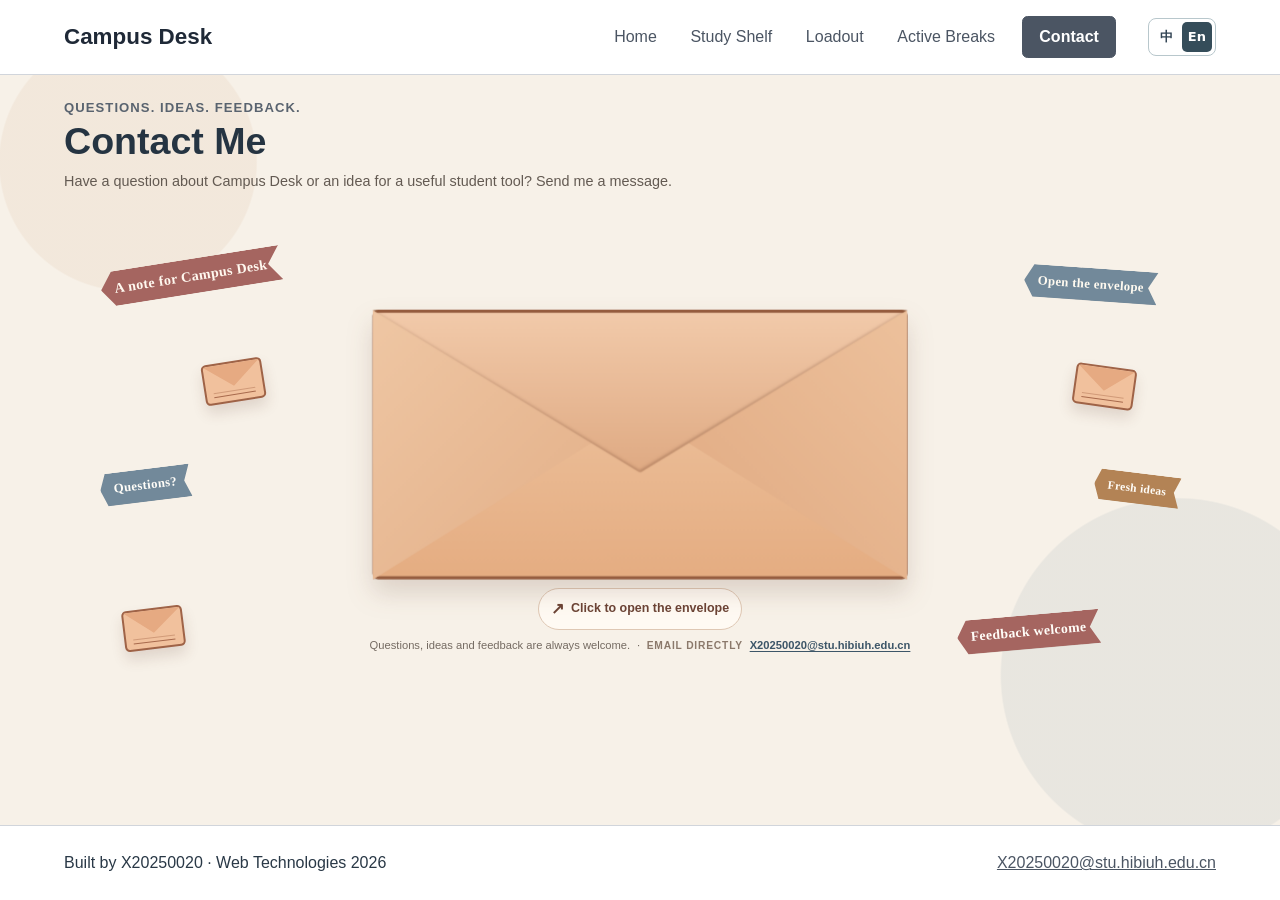
==== commit 1aad80d5: "Update Campus Desk pages and language switch" ====
--- a/contact.html
+++ b/contact.html
@@ -13,7 +13,9 @@
     <title>Contact | Campus Desk</title>
 
     <link rel="stylesheet" href="styles.css">
-    <link rel="stylesheet" href="contact.css">
+    <link rel="stylesheet" href="contact.css?v=2">
+    <link rel="stylesheet" href="language.css?v=2">
+    <script src="language.js?v=2" defer></script>
 </head>
 
 <body class="contact-page">
--- a/contact.css
+++ b/contact.css
@@ -722,9 +722,9 @@
     .envelope-ribbon--feedback { display: none; }
 
     .contact-layout:not(.is-open) .envelope-button { max-width: 360px; }
-    .mini-envelope--one { top: 0; left: calc(50% - 1.9rem); }
-    .mini-envelope--two { top: auto; right: 4%; bottom: 0; }
-    .mini-envelope--three { left: 4%; bottom: 0; }
+    .mini-envelope--one { top: 1.5rem; left: calc(50% - 1.9rem); }
+    .mini-envelope--two { top: auto; right: 4%; bottom: 1.5rem; }
+    .mini-envelope--three { left: 4%; bottom: 1.5rem; }
 
     .envelope-hint { white-space: normal; }
 
--- a/language.css
+++ b/language.css
@@ -0,0 +1,73 @@
+/* Shared language control for all Campus Desk pages. */
+.site-header { position: relative; }
+.site-header nav { min-width: 0; margin-left: auto; }
+.hero-header { position: absolute; }
+.hero-header .header-actions {
+    display: inline-flex;
+    align-items: center;
+    gap: 10px;
+    margin-left: auto;
+}
+.language-switch {
+    display: inline-flex;
+    flex: 0 0 auto;
+    align-items: center;
+    justify-content: center;
+    gap: 0;
+    min-height: 38px;
+    padding: 3px;
+    border: 1px solid #b8c7cc;
+    border-radius: 8px;
+    background: #fff;
+    color: #334555;
+    white-space: nowrap;
+    font: 600 13px/1.2 system-ui, -apple-system, BlinkMacSystemFont, "Segoe UI", sans-serif;
+}
+.language-switch button {
+    min-width: 30px;
+    min-height: 30px;
+    padding: 4px 6px;
+    border: 0;
+    border-radius: 5px;
+    background: transparent;
+    color: inherit;
+    font: inherit;
+    cursor: pointer;
+}
+.language-switch button[aria-pressed="true"] { background: #354d5a; color: #fff; }
+.language-switch button:focus-visible { outline: 2px solid #257d9b; outline-offset: 2px; }
+.language-switch__divider { color: #71818b; }
+.hero-header .language-switch {
+    margin-left: -7px;
+    border-color: rgb(255 255 255 / 50%);
+    background: rgb(14 45 43 / 35%);
+    color: #fff;
+    backdrop-filter: blur(12px);
+    -webkit-backdrop-filter: blur(12px);
+}
+.hero-header .language-switch button[aria-pressed="true"] { background: #fff; color: #163f42; }
+.hero-header .language-switch__divider { color: #fff; }
+.site-header .language-switch { margin-left: 0; }
+@media (max-width: 760px) {
+    .site-header nav { margin-left: 0; }
+    .site-header .language-switch {
+        position: absolute;
+        top: 15px;
+        right: 5%;
+        z-index: 20;
+    }
+    .site-header .site-name { padding-right: 105px; }
+    .hero-header { gap: 10px; }
+    .hero-header .language-switch { margin-left: 0; }
+}
+@media (max-width: 420px) {
+    .hero-header .header-actions { gap: 5px; }
+    .hero-header .contact-link { gap: 4px; }
+    .hero-header .language-switch { min-height: 33px; padding: 2px; }
+    .hero-header .language-switch button { min-width: 26px; min-height: 27px; padding: 3px; font-size: 11px; }
+}
+@media (max-width: 370px) {
+    .hero-header .home-brand { gap: 5px; font-size: 14px; }
+    .hero-header .brand-mark { width: 25px; height: 25px; }
+    .hero-header .contact-link { gap: 3px; padding: 7px; font-size: 9px; }
+}
